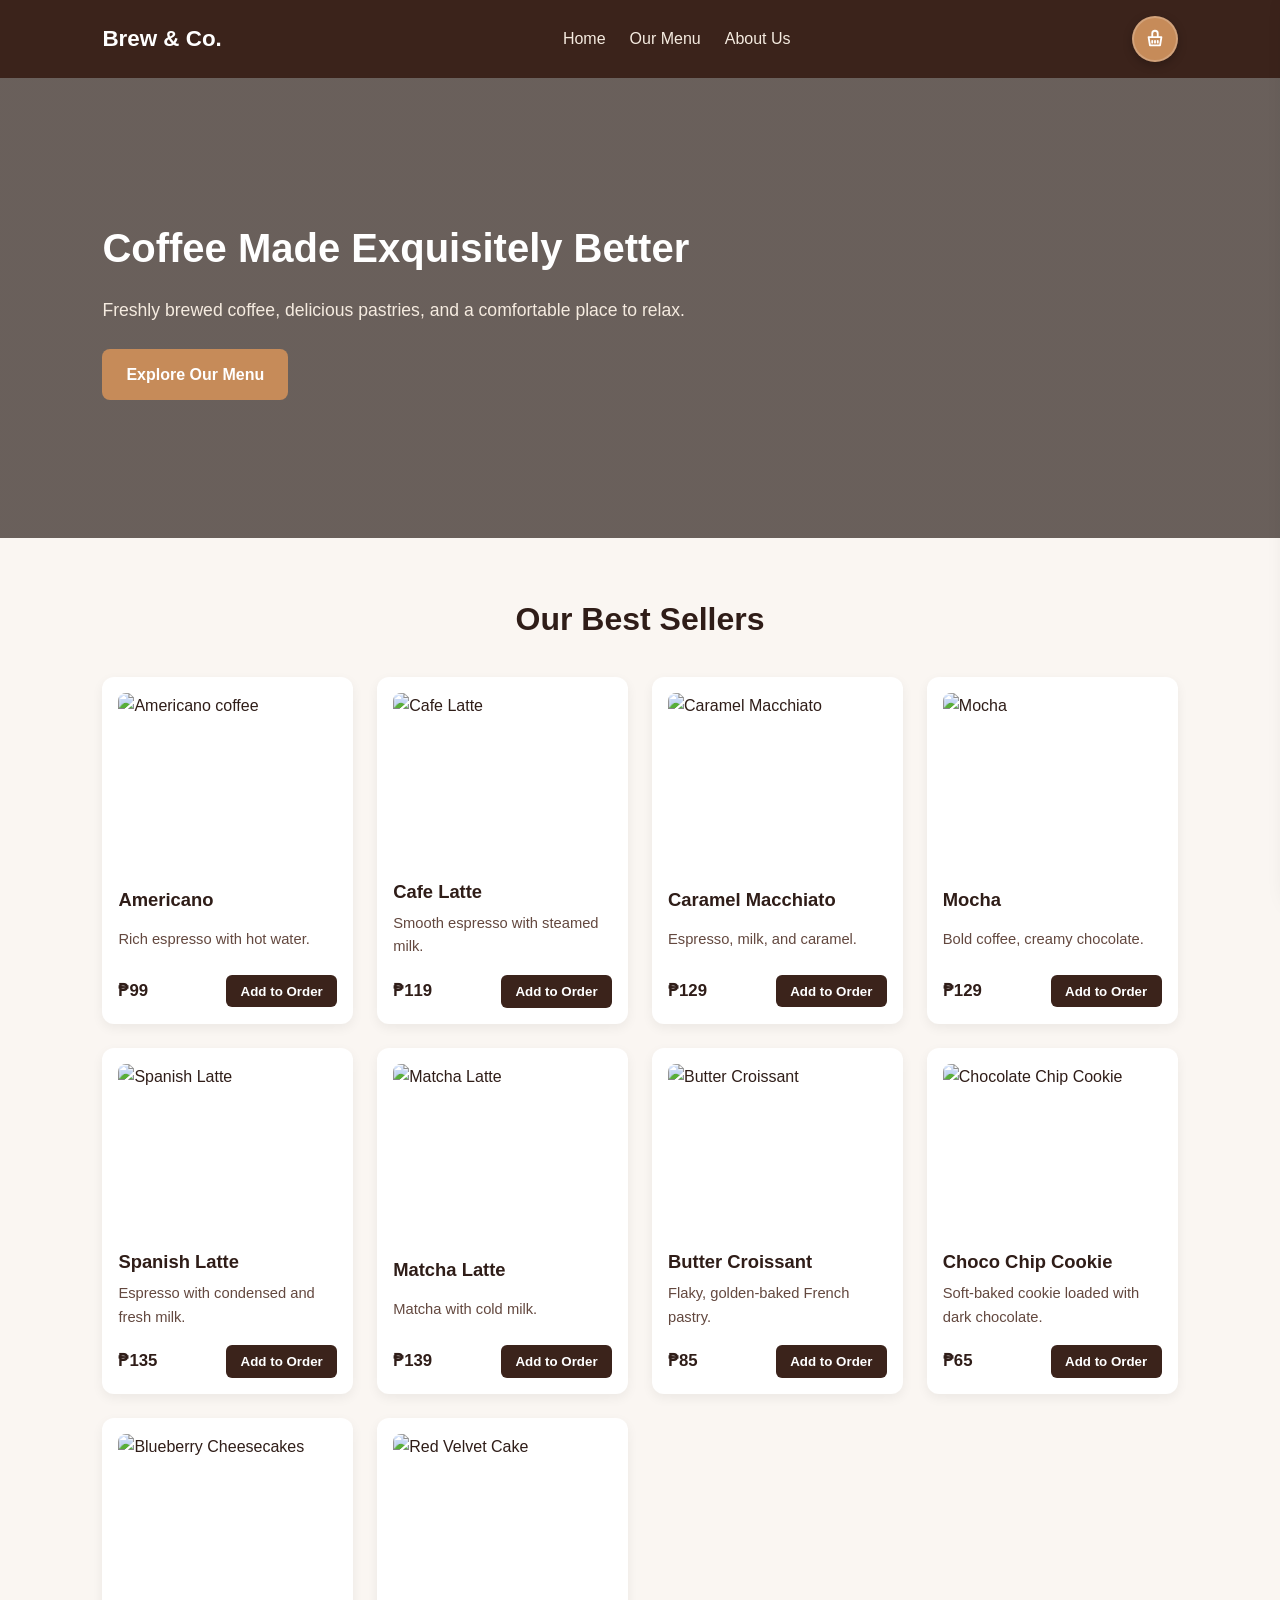
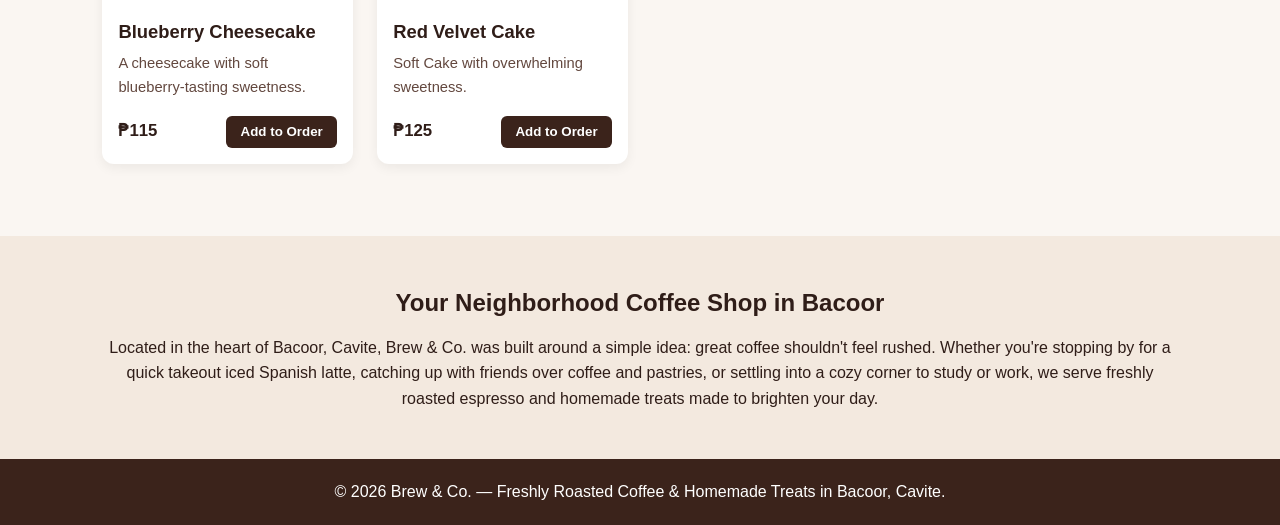
==== index.html @ 7702a909 "Update index.html" ====
<!DOCTYPE html>
<html lang="en">
<head>
    <meta charset="UTF-8">
    <meta name="viewport" content="width=device-width, initial-scale=1.0">
    <title>Brew & Co. | Neighborhood Coffee Shop & Cafe in Bacoor, Cavite</title>
    <meta name="description" content="Explore Brew & Co.'s coffee and pastry menu. Discover delicious drinks, browse featured products, and experience a simple online ordering website.">
    <link rel="stylesheet" href="brewandcompany.css">
</head>
<body>

<header>
    <nav>
        <a href="#home" class="brand">Brew &amp; Co.</a>

        <div class="nav-links">
            <a href="#home">Home</a>
            <a href="#menu">Our Menu</a>
            <a href="#about">About Us</a>
        </div>

        <button type="button" id="header-cart-btn" class="cart-btn"
                onclick="openCart()" aria-label="Open shopping basket">
            <svg class="cart-icon" viewBox="0 0 24 24" fill="none"
                 stroke="currentColor" stroke-width="2"
                 stroke-linecap="round" stroke-linejoin="round"
                 aria-hidden="true">
                <path d="M5 10h14l-1.5 9h-11L5 10z"></path>
                <path d="M9 10V6a3 3 0 0 1 6 0v4"></path>
                <line x1="9" y1="14" x2="9" y2="16"></line>
                <line x1="12" y1="14" x2="12" y2="16"></line>
                <line x1="15" y1="14" x2="15" y2="16"></line>
            </svg>
            <span id="item-count" class="cart-badge hidden">0</span>
        </button>
    </nav>
</header>

<section id="home" class="hero">
    <div class="hero-content">
        <h1>Coffee Made Exquisitely Better</h1>
        <p>Freshly brewed coffee, delicious pastries, and a comfortable place to relax.</p>
        <div class="hero-actions">
            <a href="#menu" class="hero-btn">Explore Our Menu</a>
        </div>
    </div>
</section>

<section id="menu" class="menu-section">
    <h2>Our Best Sellers</h2>

    <div class="menu-grid">

        <div class="menu-card">
            <img src="https://images.unsplash.com/photo-1514432324607-a09d9b4aefdd?auto=format&fit=crop&w=500&q=80"
                 alt="Americano coffee">
            <h3>Americano</h3>
            <p>Rich espresso with hot water.</p>
            <div class="price-row">
                <strong>₱99</strong>
                <button type="button" onclick="addToOrder('Americano', 99)">Add to Order</button>
            </div>
        </div>

        <div class="menu-card">
            <img src="https://images.unsplash.com/photo-1461023058943-07fcbe16d735?auto=format&fit=crop&w=500&q=80"
                 alt="Cafe Latte">
            <h3>Cafe Latte</h3>
            <p>Smooth espresso with steamed milk.</p>
            <div class="price-row">
                <strong>₱119</strong>
                <button type="button" onclick="addToOrder('Cafe Latte', 119)">Add to Order</button>
            </div>
        </div>

        <div class="menu-card">
            <img src="https://images.unsplash.com/photo-1578314675249-a6910f80cc4e?auto=format&fit=crop&w=500&q=80"
                 alt="Caramel Macchiato">
            <h3>Caramel Macchiato</h3>
            <p>Espresso, milk, and caramel.</p>
            <div class="price-row">
                <strong>₱129</strong>
                <button type="button" onclick="addToOrder('Caramel Macchiato', 129)">Add to Order</button>
            </div>
        </div>

        <div class="menu-card">
            <img src="https://images.unsplash.com/photo-1570968915860-54d5c301fa9f?auto=format&fit=crop&w=500&q=80"
                 alt="Mocha">
            <h3>Mocha</h3>
            <p>Bold coffee, creamy chocolate.</p>
            <div class="price-row">
                <strong>₱129</strong>
                <button type="button" onclick="addToOrder('Mocha', 129)">Add to Order</button>
            </div>
        </div>

        <div class="menu-card">
            <img src="https://images.unsplash.com/photo-1572442388796-11668a67e53d?auto=format&fit=crop&w=500&q=80"
                 alt="Spanish Latte">
            <h3>Spanish Latte</h3>
            <p>Espresso with condensed and fresh milk.</p>
            <div class="price-row">
                <strong>₱135</strong>
                <button type="button" onclick="addToOrder('Spanish Latte', 135)">Add to Order</button>
            </div>
        </div>

        <div class="menu-card">
            <img src="https://images.unsplash.com/photo-1515823064-d6e0c04616a7?auto=format&fit=crop&w=500&q=80"
                 alt="Matcha Latte">
            <h3>Matcha Latte</h3>
            <p>Matcha with cold milk.</p>
            <div class="price-row">
                <strong>₱139</strong>
                <button type="button" onclick="addToOrder('Matcha Latte', 139)">Add to Order</button>
            </div>
        </div>

        <div class="menu-card">
            <img src="https://images.unsplash.com/photo-1555507036-ab1f4038808a?auto=format&fit=crop&w=500&q=80"
                 alt="Butter Croissant">
            <h3>Butter Croissant</h3>
            <p>Flaky, golden-baked French pastry.</p>
            <div class="price-row">
                <strong>₱85</strong>
                <button type="button" onclick="addToOrder('Butter Croissant', 85)">Add to Order</button>
            </div>
        </div>

        <div class="menu-card">
            <img src="https://images.unsplash.com/photo-1499636136210-6f4ee915583e?auto=format&fit=crop&w=500&q=80"
                 alt="Chocolate Chip Cookie">
            <h3>Choco Chip Cookie</h3>
            <p>Soft-baked cookie loaded with dark chocolate.</p>
            <div class="price-row">
                <strong>₱65</strong>
                <button type="button" onclick="addToOrder('Choco Chip Cookie', 65)">Add to Order</button>
            </div>
        </div>
        
         <div class="menu-card">
            <img src="https://encrypted-tbn1.gstatic.com/images?q=tbn:ANd9GcTJ5y-PY8LyYjFCQNcWHhgRKE0x-NgzIfVIWA2jJstCV3cwTzpV"
                 alt="Blueberry Cheesecakes">
            <h3>Blueberry Cheesecake</h3>
            <p>A cheesecake with soft blueberry-tasting sweetness.</p>
            <div class="price-row">
                <strong>₱115</strong>
                <button type="button" onclick="addToOrder('Blueberry Cheesecake', 115)">Add to Order</button>
            </div>
        </div>

         <div class="menu-card">
            <img src="https://cdn.apartmenttherapy.info/image/upload/f_auto,q_auto:eco,c_fit,w_730,h_913/k%2FPhoto%2FSeries%2F2022-01_Recipe-Showdown_Red-Velvet-Cake%2F2022-01_Recipe-Showdown_Red-Velvet-Cake_King-Arthur-2022-01-20_ATK0067"
                 alt="Red Velvet Cake">
            <h3>Red Velvet Cake</h3>
            <p>Soft Cake with overwhelming sweetness.</p>
            <div class="price-row">
                <strong>₱125</strong>
                <button type="button" onclick="addToOrder('Red Velvet Cake', 125)">Add to Order</button>
            </div>
        </div>

    </div>
</section>

<section id="about" class="about-section">
    <h2>Your Neighborhood Coffee Shop in Bacoor</h2>
    <p>Located in the heart of Bacoor, Cavite, Brew & Co. was built around a simple idea: great coffee shouldn't feel rushed. Whether you're stopping by for a quick takeout iced Spanish latte, catching up with friends over coffee and pastries, or settling into a cozy corner to study or work, we serve freshly roasted espresso and homemade treats made to brighten your day.</p>
</section>

<footer>
    <p>&copy; 2026 Brew & Co. — Freshly Roasted Coffee & Homemade Treats in Bacoor, Cavite.</p>
</footer>

<!-- Cart Backdrop -->
<div id="cart-backdrop" class="cart-backdrop" onclick="closeCart()"></div>

<!-- Cart Drawer -->
<aside id="cart-drawer" class="cart-drawer" aria-hidden="true">
    <div class="cart-drawer-header">
        <h2>Your Order</h2>
        <button type="button" class="close-cart-btn"
                onclick="closeCart()" aria-label="Close cart">&times;</button>
    </div>

    <div class="cart-drawer-body">
        <ul id="cart-list">
            <li class="empty-msg">Your cart is empty.</li>
        </ul>

        <hr class="divider">

        <p class="total-line">
            <strong>Total: ₱<span id="total-price">0.00</span></strong>
        </p>

        <button type="button" id="proceed-checkout-btn"
                class="proceed-checkout-btn"
                onclick="openCheckout()" disabled>
            Proceed to Checkout
        </button>
    </div>
</aside>

<!-- Separate Checkout Modal -->
<div id="checkout-modal" class="checkout-modal" aria-hidden="true">
    <div class="checkout-box">
        <div class="checkout-header">
            <h2>Checkout</h2>
            <button type="button" class="close-checkout-btn"
                    onclick="closeCheckout()" aria-label="Close checkout">&times;</button>
        </div>

        <div class="checkout-body">
            <h3>Order Summary</h3>
            <ul id="checkout-summary"></ul>

            <p class="checkout-total">
                <strong>Total: ₱<span id="checkout-total">0.00</span></strong>
            </p>

            <hr class="divider">

            <form id="checkout-form" onsubmit="placeOrder(event)">
                <label for="full-name">Full Name</label>
                <input type="text" id="full-name" name="full-name"
                       placeholder="Enter your name" required>

                <label for="contact-number">Contact Number</label>
                <input type="tel" id="contact-number" name="contact-number"
                       placeholder="Enter your contact number" required>

                <label for="order-type">Order Type</label>
                <select id="order-type" name="order-type" required>
                    <option value="" disabled selected>Select order type</option>
                    <option value="Dine-in">Dine-in</option>
                    <option value="Pick-up">Pick-up</option>
                    <option value="Delivery">Delivery</option>
                </select>

                <button type="submit" class="place-order-btn">Place Order</button>
            </form>
        </div>
    </div>
</div>

<script src="brewandcompany.js"></script>
</body>
</html>
---- brewandcompany.css ----
* {
    box-sizing: border-box;
    margin: 0;
    padding: 0;
}

html {
    scroll-behavior: smooth;
}

body {
    font-family: Arial, sans-serif;
    background-color: #faf6f2;
    color: #2f1d18;
    line-height: 1.6;
}

/* Header */
header {
    background-color: #3b231b;
    color: #fff;
    padding: 1rem 8%;
    position: sticky;
    top: 0;
    z-index: 100;
}

nav {
    display: flex;
    align-items: center;
    justify-content: space-between;
    gap: 1rem;
    flex-wrap: wrap;
}

.brand {
    color: #fff;
    text-decoration: none;
    font-size: 1.4rem;
    font-weight: bold;
}

.nav-links {
    display: flex;
    gap: 1.5rem;
}

.nav-links a {
    color: #f5ebe0;
    text-decoration: none;
    font-weight: 500;
}

.nav-links a:hover {
    color: #e6b88a;
}

/* Cart button */
.cart-btn {
    position: relative;
    display: inline-flex;
    align-items: center;
    justify-content: center;
    width: 46px;
    height: 46px;
    background-color: #c68b59;
    color: #fff;
    border: 2px solid rgba(255,255,255,0.2);
    border-radius: 50%;
    cursor: pointer;
    box-shadow: 0 3px 10px rgba(0,0,0,0.25);
    transition: transform 0.2s ease, background-color 0.2s ease;
}

.cart-btn:hover {
    background-color: #b07645;
    transform: scale(1.06);
}

.cart-btn:active {
    transform: scale(0.98);
}

.cart-btn.pulse {
    animation: basketBounce 0.55s ease;
}

@keyframes basketBounce {
    0% { transform: scale(1); }
    35% { transform: scale(1.22); }
    65% { transform: scale(0.95); }
    100% { transform: scale(1); }
}

.cart-icon {
    width: 22px;
    height: 22px;
}

.cart-badge {
    position: absolute;
    top: -5px;
    right: -5px;
    background-color: #e53935;
    color: #fff;
    min-width: 21px;
    height: 21px;
    padding: 0 5px;
    border-radius: 999px;
    border: 2px solid #3b231b;
    display: inline-flex;
    align-items: center;
    justify-content: center;
    font-size: 0.75rem;
    font-weight: bold;
    line-height: 1;
}

.cart-badge.hidden {
    display: none;
}

/* Hero */
.hero {
    position: relative;
    min-height: 460px;
    display: flex;
    align-items: center;
    justify-content: flex-start;
    padding: 4rem 8%;
    background-image:
        linear-gradient(rgba(28,15,10,0.65), rgba(28,15,10,0.65)),
        url("https://images.unsplash.com/photo-1554118811-1e0d58224f24?auto=format&fit=crop&w=1400&q=80");
    background-size: cover;
    background-position: center;
    background-repeat: no-repeat;
    color: #fff;
}

.hero-content {
    max-width: 600px;
    position: relative;
    z-index: 1;
}

.hero-content h1 {
    font-size: 2.50rem;
    margin-bottom: 1rem;
    color: #fff;
}

.hero-content p {
    font-size: 1.1rem;
    color: #f5ebe0;
}

.hero-actions {
    margin-top: 1.6rem;
}

.hero-btn {
    display: inline-block;
    padding: 0.8rem 1.5rem;
    background-color: #c68b59;
    color: #fff;
    text-decoration: none;
    border-radius: 8px;
    font-weight: bold;
}

.hero-btn:hover {
    background-color: #a87143;
}

/* Menu */
.menu-section {
    padding: 3.5rem 8%;
}

.menu-section h2 {
    text-align: center;
    font-size: 2rem;
    margin-bottom: 2rem;
}

.menu-grid {
    display: grid;
    grid-template-columns: repeat(auto-fit, minmax(230px, 1fr));
    gap: 1.5rem;
}

.menu-card {
    background-color: #fff;
    border-radius: 12px;
    padding: 1rem;
    box-shadow: 0 4px 12px rgba(0,0,0,0.06);
    display: flex;
    flex-direction: column;
    justify-content: space-between;
}

.menu-card img {
    width: 100%;
    height: 170px;
    object-fit: cover;
    border-radius: 8px;
    margin-bottom: 0.85rem;
}

.menu-card h3 {
    font-size: 1.15rem;
    margin-bottom: 0.35rem;
}

.menu-card p {
    font-size: 0.92rem;
    color: #63483f;
    margin-bottom: 1rem;
}

.price-row {
    display: flex;
    align-items: center;
    justify-content: space-between;
    gap: 0.5rem;
}

.price-row strong {
    font-size: 1.05rem;
}

.price-row button {
    background-color: #3b231b;
    color: #fff;
    border: none;
    padding: 0.55rem 0.9rem;
    border-radius: 6px;
    cursor: pointer;
    font-weight: bold;
}

.price-row button:hover {
    background-color: #c68b59;
}

/* Cart Drawer */
.cart-backdrop {
    position: fixed;
    inset: 0;
    background-color: rgba(0,0,0,0.5);
    opacity: 0;
    visibility: hidden;
    transition: opacity 0.25s ease;
    z-index: 200;
}

.cart-backdrop.open {
    opacity: 1;
    visibility: visible;
}

.cart-drawer {
    position: fixed;
    top: 0;
    right: -420px;
    width: 100%;
    max-width: 400px;
    height: 100vh;
    background-color: #fff;
    box-shadow: -6px 0 24px rgba(0,0,0,0.18);
    transition: right 0.3s ease;
    z-index: 201;
    display: flex;
    flex-direction: column;
}

.cart-drawer.open {
    right: 0;
}

.cart-drawer-header {
    display: flex;
    align-items: center;
    justify-content: space-between;
    padding: 1.25rem 1.5rem;
    background-color: #3b231b;
    color: #fff;
}

.close-cart-btn {
    background: none;
    border: none;
    color: #fff;
    font-size: 1.8rem;
    line-height: 1;
    cursor: pointer;
}

.cart-drawer-body {
    padding: 1.5rem;
    overflow-y: auto;
    flex: 1;
}

/* Cart items */
#cart-list {
    list-style: none;
}

#cart-list li {
    display: flex;
    flex-direction: column;
    align-items: stretch;
    gap: 0.75rem;
    padding: 1rem 0;
    border-bottom: 1px solid #eee4da;
}

#cart-list .empty-msg {
    display: block;
    font-size: 0.95rem;
}

.cart-item-info {
    display: flex;
    justify-content: space-between;
    align-items: center;
    gap: 0.5rem;
    font-weight: bold;
}

.cart-item-controls {
    display: flex;
    align-items: center;
    justify-content: space-between;
    gap: 0.5rem;
}

.quantity-controls {
    display: flex;
    align-items: center;
    gap: 0.75rem;
}

.quantity-btn {
    width: 32px;
    height: 32px;
    border: none;
    border-radius: 6px;
    background-color: #3b231b;
    color: #fff;
    font-size: 1.2rem;
    font-weight: bold;
    cursor: pointer;
}

.quantity-btn:hover {
    background-color: #c68b59;
}

.quantity-number {
    min-width: 20px;
    text-align: center;
    font-weight: bold;
}

.remove-btn {
    background-color: #b83b2b;
    color: #fff;
    border: none;
    padding: 0.45rem 0.75rem;
    border-radius: 6px;
    cursor: pointer;
    font-size: 0.85rem;
}

.remove-btn:hover {
    background-color: #922d22;
}

.divider {
    margin: 1rem 0;
    border: none;
    border-top: 1px solid #dfd3c7;
}

.total-line {
    font-size: 1.15rem;
    text-align: right;
}

/* Proceed to Checkout */
.proceed-checkout-btn {
    width: 100%;
    margin-top: 1.5rem;
    padding: 0.9rem;
    background-color: #c68b59;
    color: #fff;
    border: none;
    border-radius: 8px;
    font-size: 1rem;
    font-weight: bold;
    cursor: pointer;
}

.proceed-checkout-btn:hover:not(:disabled) {
    background-color: #a87143;
}

.proceed-checkout-btn:disabled {
    background-color: #ccc;
    cursor: not-allowed;
}

/* Checkout Modal */
.checkout-modal {
    position: fixed;
    inset: 0;
    background-color: rgba(0,0,0,0.65);
    display: none;
    align-items: center;
    justify-content: center;
    padding: 1rem;
    z-index: 300;
}

.checkout-modal.open {
    display: flex;
}

.checkout-box {
    width: 100%;
    max-width: 500px;
    max-height: 90vh;
    overflow-y: auto;
    background-color: #fff;
    border-radius: 12px;
    box-shadow: 0 8px 30px rgba(0,0,0,0.25);
}

.checkout-header {
    display: flex;
    align-items: center;
    justify-content: space-between;
    padding: 1.25rem 1.5rem;
    background-color: #3b231b;
    color: #fff;
}

.close-checkout-btn {
    background: none;
    border: none;
    color: #fff;
    font-size: 1.8rem;
    cursor: pointer;
}

.checkout-body {
    padding: 1.5rem;
}

.checkout-body h3 {
    margin-bottom: 1rem;
}

#checkout-summary {
    list-style: none;
    margin-bottom: 1rem;
}

#checkout-summary li {
    display: flex;
    justify-content: space-between;
    gap: 1rem;
    padding: 0.5rem 0;
    border-bottom: 1px solid #eee4da;
}

.checkout-total {
    text-align: right;
    font-size: 1.15rem;
    margin-top: 1rem;
}

/* Checkout Form */
#checkout-form {
    display: flex;
    flex-direction: column;
    gap: 0.75rem;
}

#checkout-form label {
    font-weight: bold;
    font-size: 0.9rem;
}

#checkout-form input,
#checkout-form select {
    padding: 0.75rem;
    border: 1px solid #cbb9a8;
    border-radius: 8px;
    font-size: 1rem;
}

.place-order-btn {
    margin-top: 0.75rem;
    padding: 0.9rem;
    background-color: #3b231b;
    color: #fff;
    border: none;
    border-radius: 8px;
    font-size: 1rem;
    font-weight: bold;
    cursor: pointer;
}

.place-order-btn:hover {
    background-color: #c68b59;
}

/* About and Footer */
.about-section {
    text-align: center;
    padding: 3rem 8%;
    background-color: #f3e9df;
    margin-top: 1rem;
}

.about-section h2 {
    margin-bottom: 0.75rem;
}

footer {
    background-color: #3b231b;
    color: #fff;
    text-align: center;
    padding: 1.25rem;
}

/* Responsive */
@media (max-width: 600px) {
    .hero {
        min-height: 380px;
        padding: 3rem 6%;
    }

    .hero-content h1 {
        font-size: 2rem;
    }

    .nav-links {
        gap: 0.8rem;
    }
}

@media (max-width: 500px) {
    .checkout-box {
        max-height: 95vh;
    }

    .checkout-body {
        padding: 1rem;
    }
}
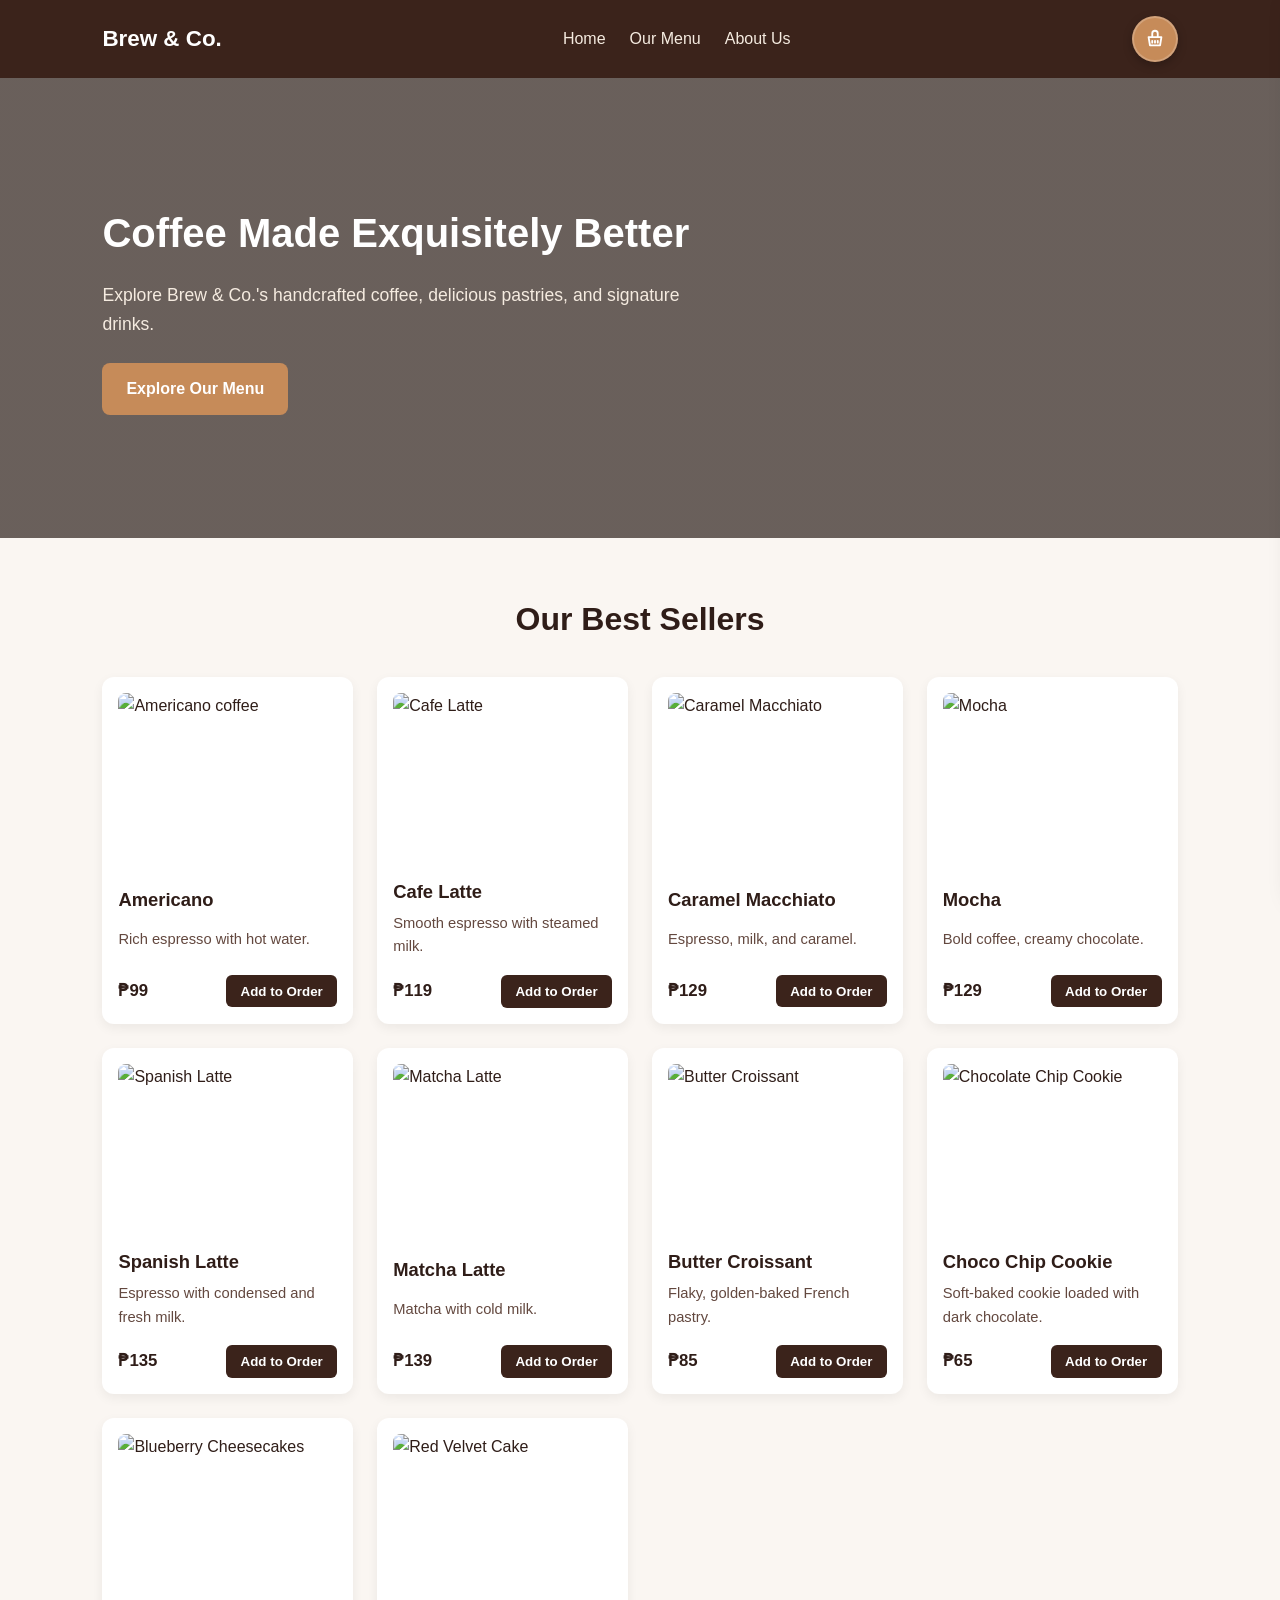
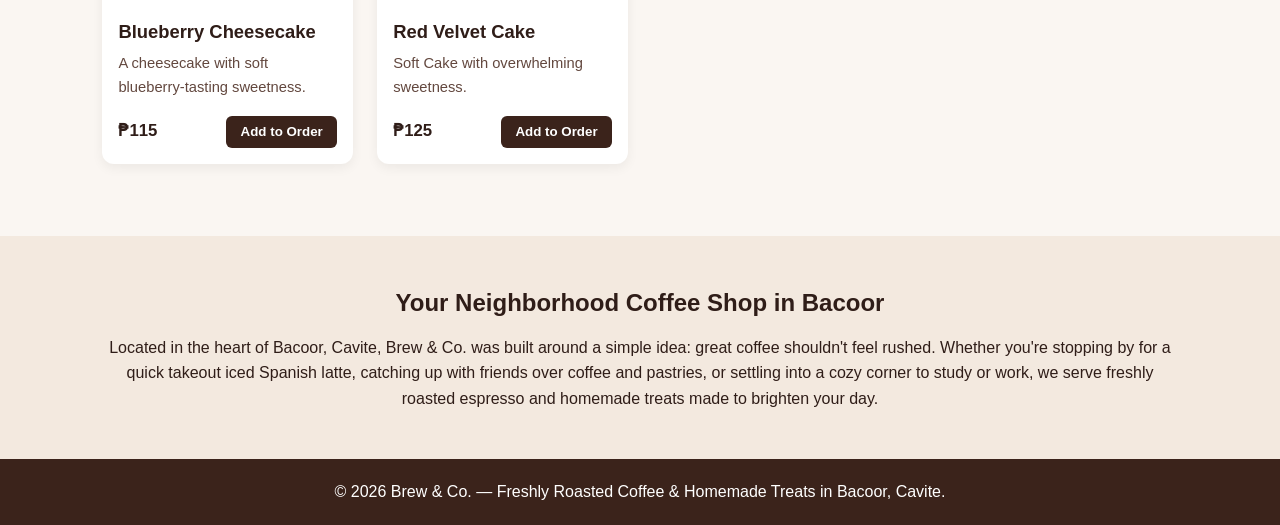
==== commit 2d9f20d5: "Update index.html" ====
--- a/index.html
+++ b/index.html
@@ -40,7 +40,10 @@
 <section id="home" class="hero">
     <div class="hero-content">
         <h1>Coffee Made Exquisitely Better</h1>
-        <p>Freshly brewed coffee, delicious pastries, and a comfortable place to relax.</p>
+         <p>
+    Explore Brew & Co.'s handcrafted coffee,
+    delicious pastries, and signature drinks.
+        </p>
         <div class="hero-actions">
             <a href="#menu" class="hero-btn">Explore Our Menu</a>
         </div>
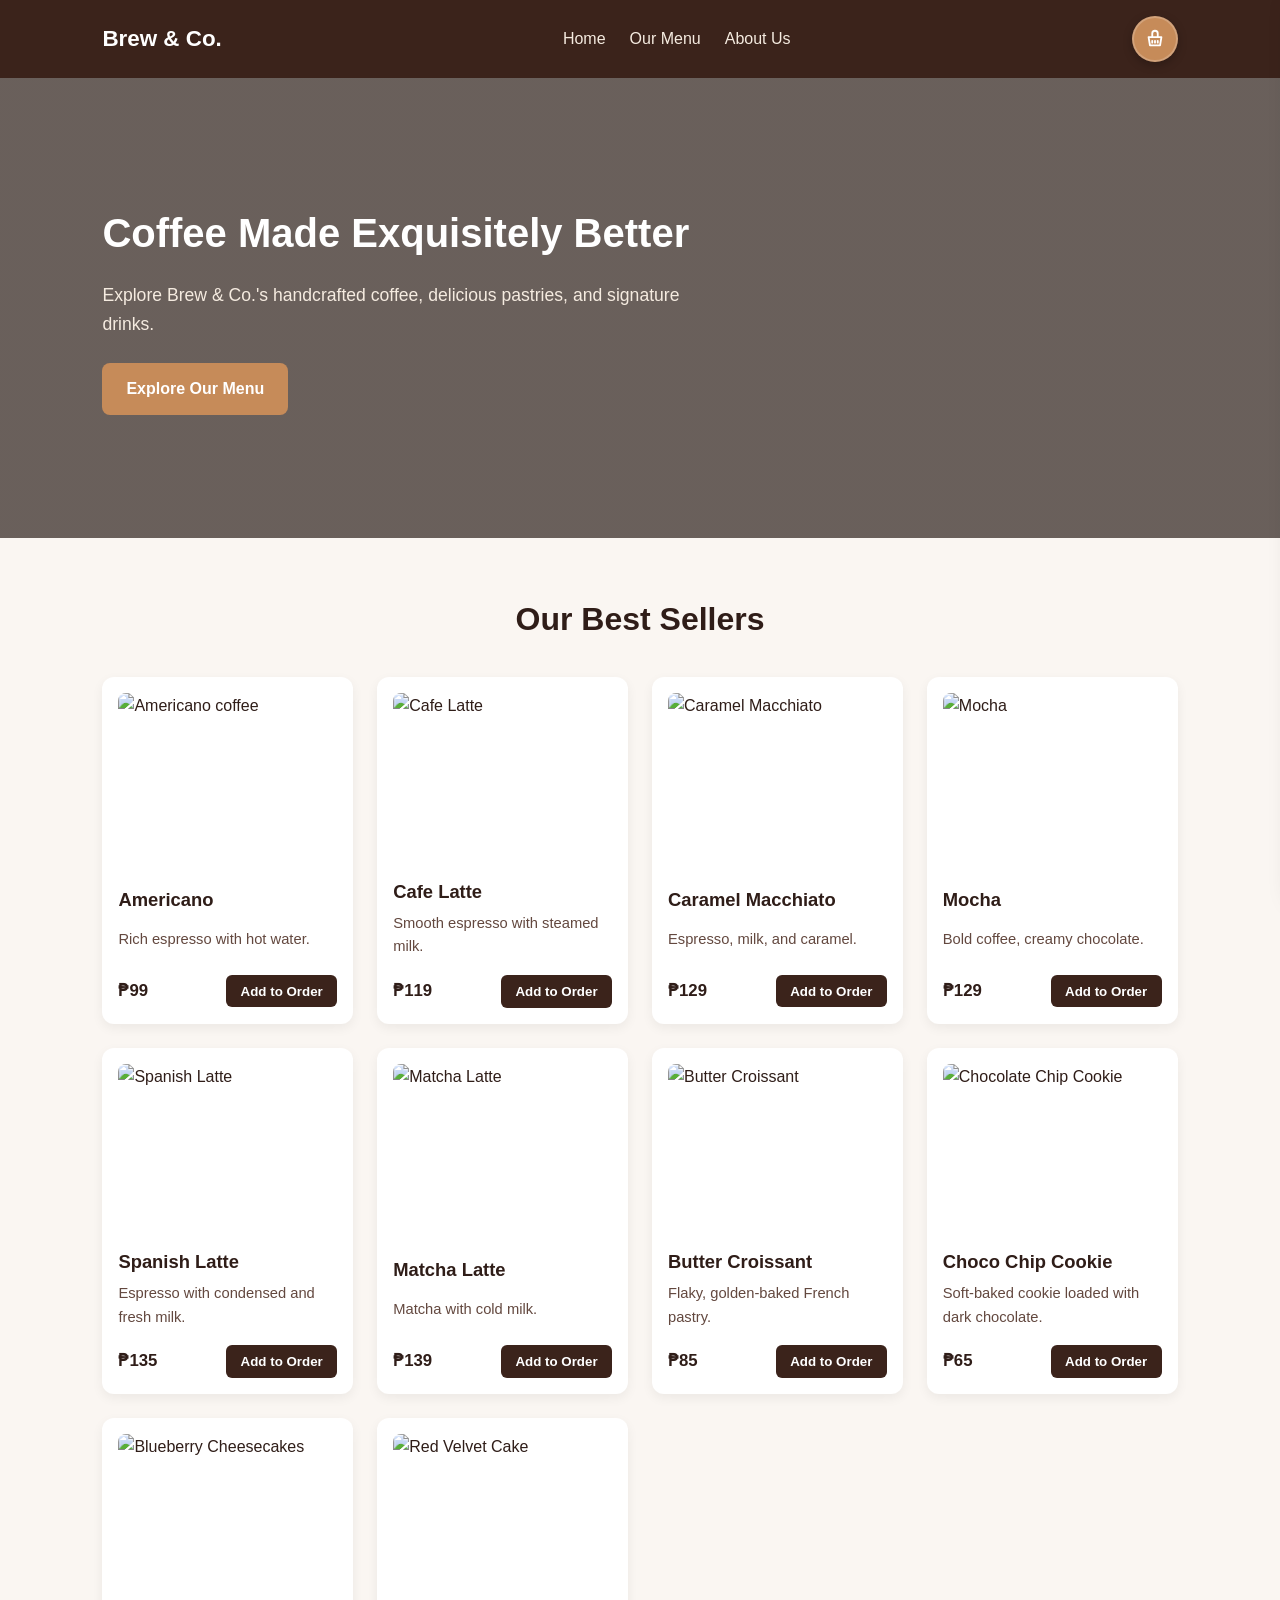
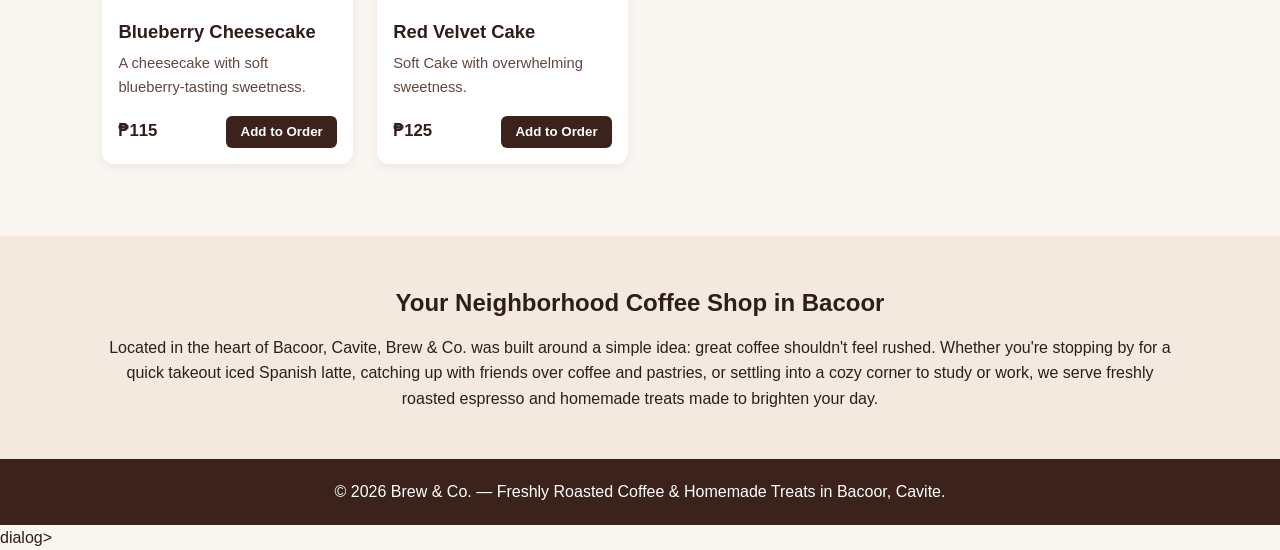
==== commit ae29182a: "Update index.html" ====
--- a/index.html
+++ b/index.html
@@ -181,7 +181,7 @@
 <div id="cart-backdrop" class="cart-backdrop" onclick="closeCart()"></div>
 
 <!-- Cart Drawer -->
-<aside id="cart-drawer" class="cart-drawer" aria-hidden="true">
+<aside id="cart-drawer" class="cart-drawer" aria-hidden="true" inert>
     <div class="cart-drawer-header">
         <h2>Your Order</h2>
         <button type="button" class="close-cart-btn"
@@ -208,10 +208,10 @@
 </aside>
 
 <!-- Separate Checkout Modal -->
-<div id="checkout-modal" class="checkout-modal" aria-hidden="true">
+<dialog id="checkout-modal" class="checkout-modal" aria-labelledby="checkout-title">
     <div class="checkout-box">
         <div class="checkout-header">
-            <h2>Checkout</h2>
+            <h2 id="checkout-title">Checkout</h2>
             <button type="button" class="close-checkout-btn"
                     onclick="closeCheckout()" aria-label="Close checkout">&times;</button>
         </div>
@@ -247,7 +247,7 @@
             </form>
         </div>
     </div>
-</div>
+</dialog>dialog>
 
 <script src="brewandcompany.js"></script>
 </body>
--- a/brewandcompany.css
+++ b/brewandcompany.css
@@ -428,6 +428,26 @@
     display: flex;
 }
 
+dialog.checkout-modal {
+    border: none;
+    padding: 0;
+    border-radius: 16px;
+    max-width: min(92vw, 480px);
+    width: 100%;
+    max-height: 90vh;
+    overflow-y: auto;
+}
+
+/* Native backdrop */
+dialog.checkout-modal::backdrop {
+    background: rgba(0, 0, 0, 0.65);
+}
+
+/* Ensure closed dialogs remain hidden */
+dialog.checkout-modal:not([open]) {
+    display: none;
+}
+
 .checkout-box {
     width: 100%;
     max-width: 500px;
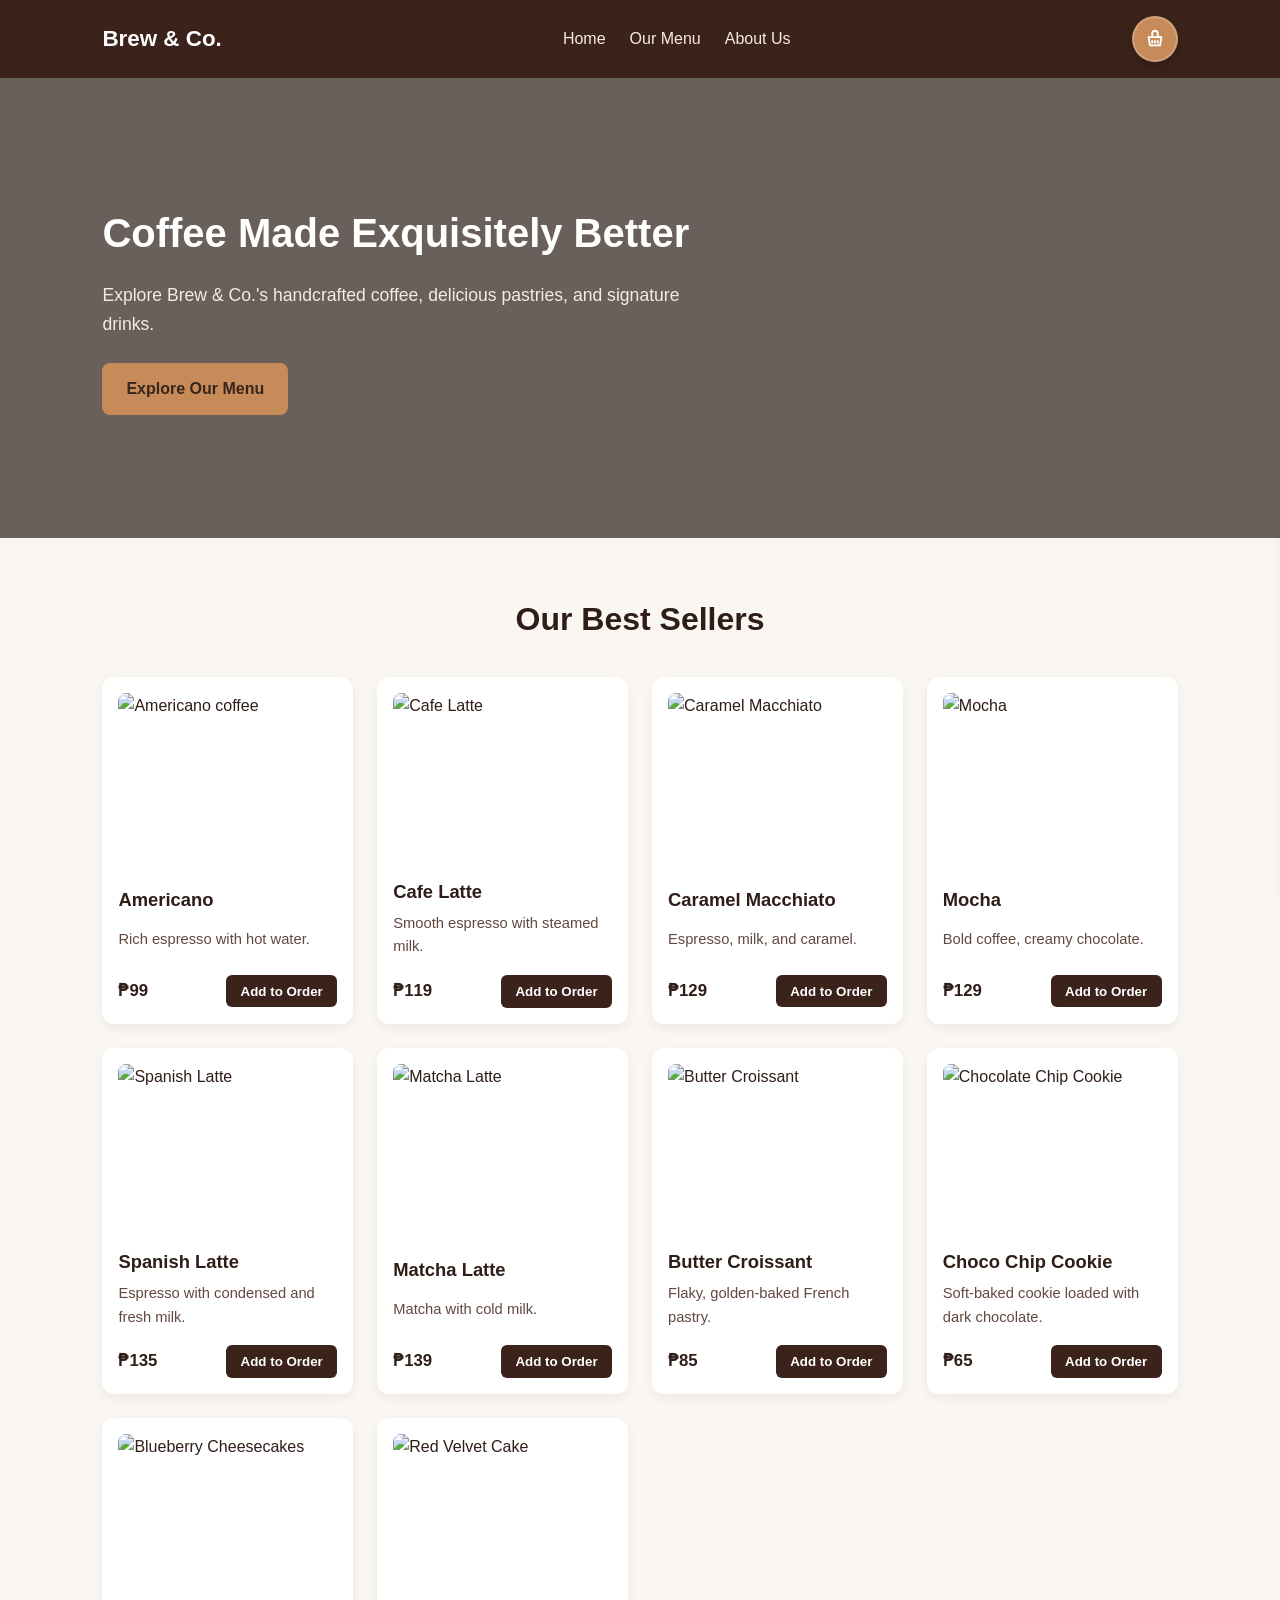
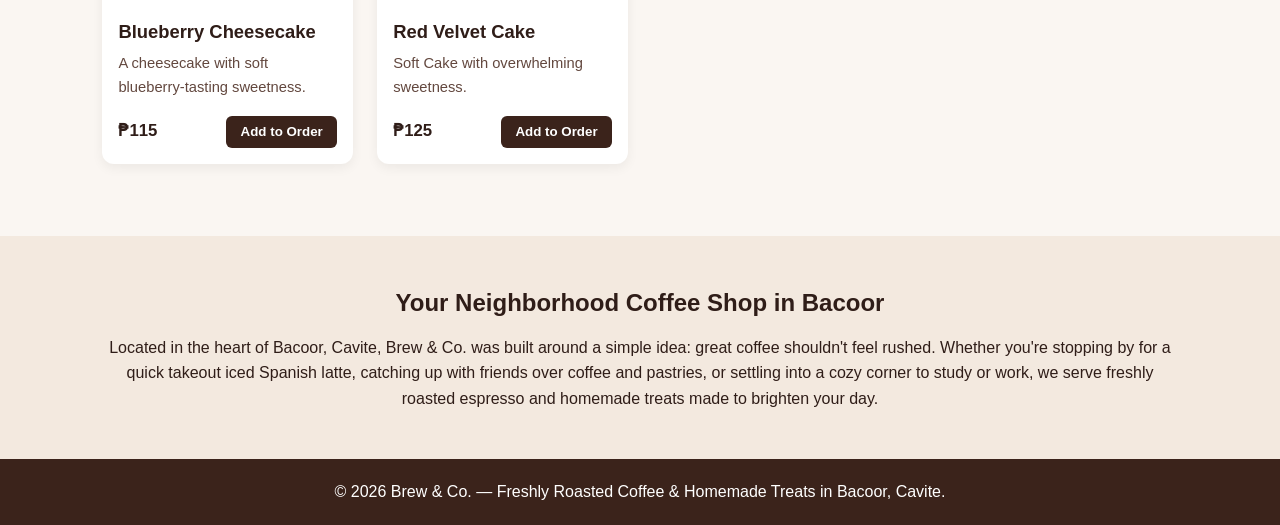
==== commit 547c23a1: "Update index.html" ====
--- a/index.html
+++ b/index.html
@@ -247,7 +247,7 @@
             </form>
         </div>
     </div>
-</dialog>dialog>
+</dialog>
 
 <script src="brewandcompany.js"></script>
 </body>
--- a/brewandcompany.css
+++ b/brewandcompany.css
@@ -162,7 +162,7 @@
     display: inline-block;
     padding: 0.8rem 1.5rem;
     background-color: #c68b59;
-    color: #fff;
+    color: #38251b;
     text-decoration: none;
     border-radius: 8px;
     font-weight: bold;
@@ -413,39 +413,40 @@
 }
 
 /* Checkout Modal */
-.checkout-modal {
+
+dialog.checkout-modal {
     position: fixed;
-    inset: 0;
-    background-color: rgba(0,0,0,0.65);
-    display: none;
-    align-items: center;
-    justify-content: center;
-    padding: 1rem;
+    margin: auto;
+
+    width: min(92vw, 480px);
+    max-width: 480px;
+    max-height: 90vh;
+
+    padding: 0;
+    border: none;
+    border-radius: 16px;
+
+    background-color: #ffffff;
+    color: #2d211b;
+
+    overflow-y: auto;
+    box-sizing: border-box;
     z-index: 300;
 }
 
-.checkout-modal.open {
-    display: flex;
-}
-
-dialog.checkout-modal {
-    border: none;
-    padding: 0;
-    border-radius: 16px;
-    max-width: min(92vw, 480px);
-    width: 100%;
-    max-height: 90vh;
-    overflow-y: auto;
-}
-
-/* Native backdrop */
-dialog.checkout-modal::backdrop {
-    background: rgba(0, 0, 0, 0.65);
-}
-
-/* Ensure closed dialogs remain hidden */
+/* Display the dialog when opened */
+dialog.checkout-modal[open] {
+    display: block;
+}
+
+/* Keep the dialog hidden when closed */
 dialog.checkout-modal:not([open]) {
     display: none;
+}
+
+/* Dark background behind the dialog */
+dialog.checkout-modal::backdrop {
+    background-color: rgba(0, 0, 0, 0.65);
 }
 
 .checkout-box {
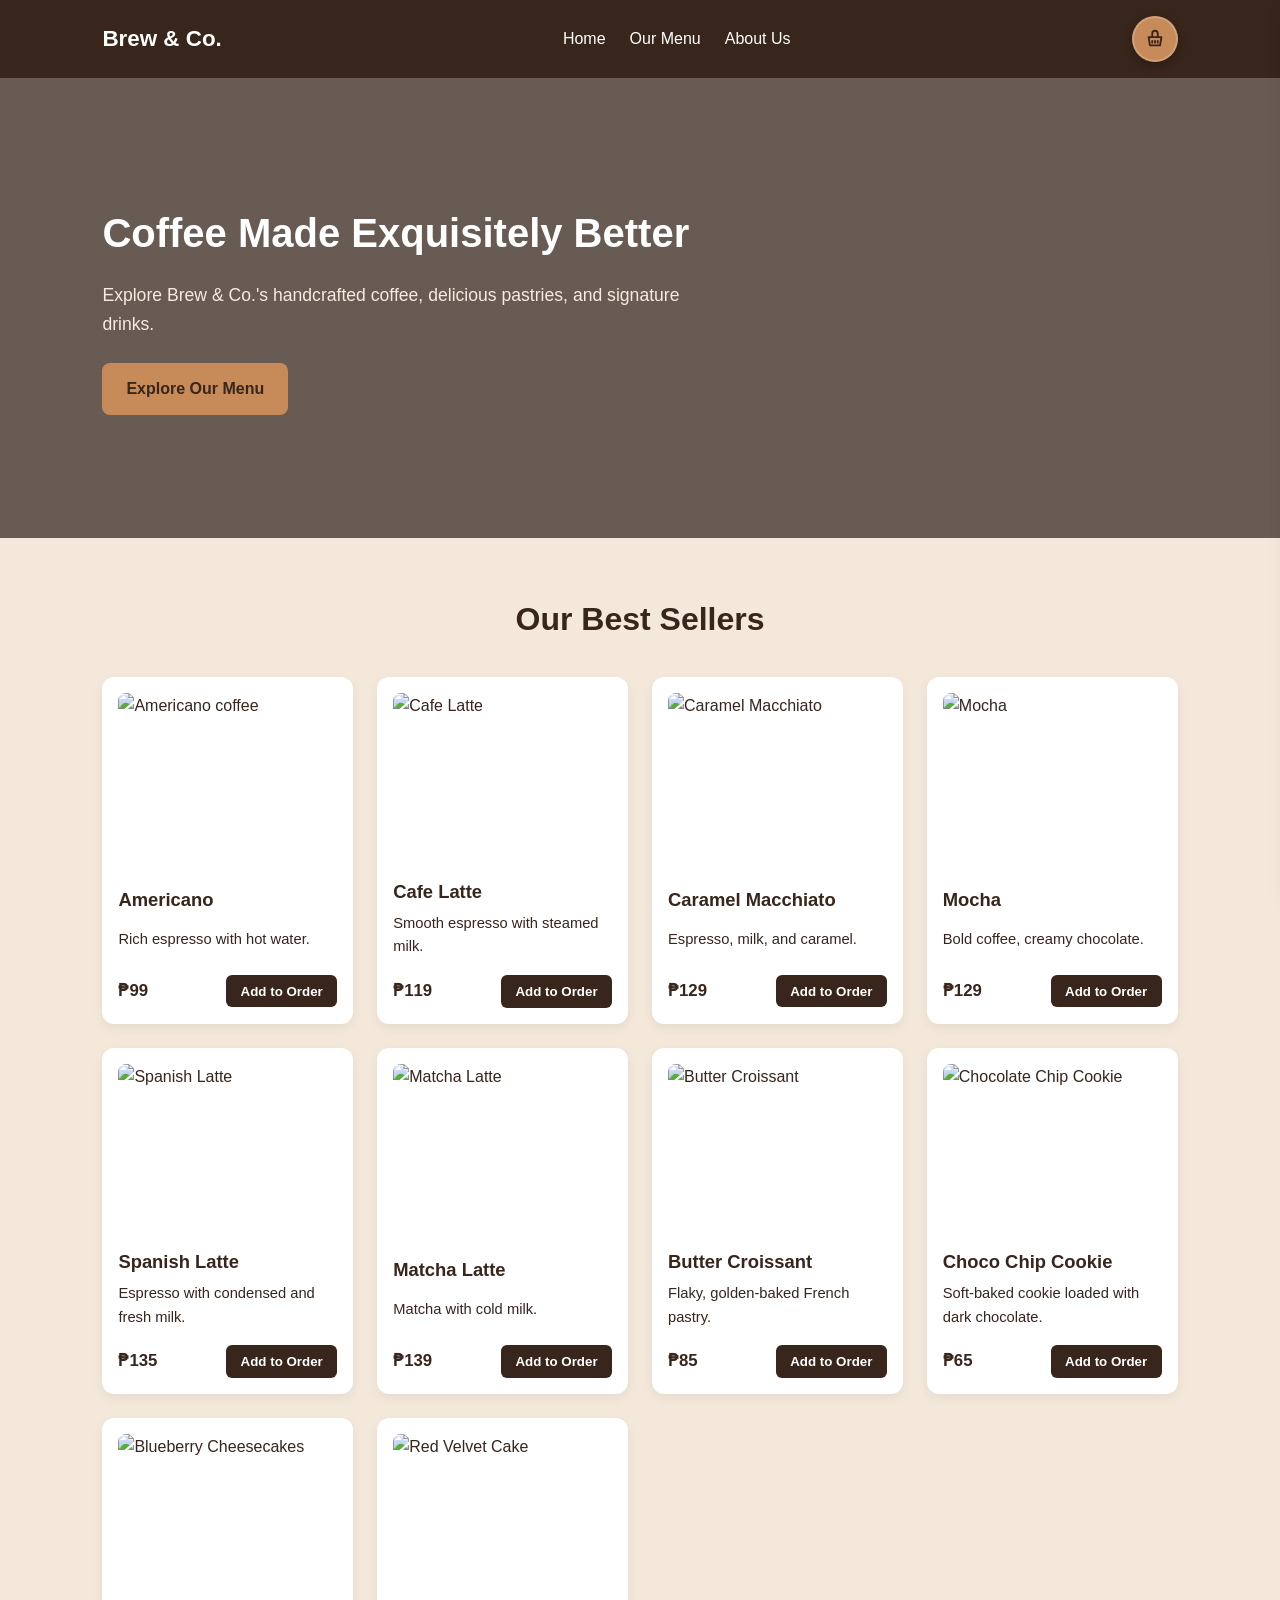
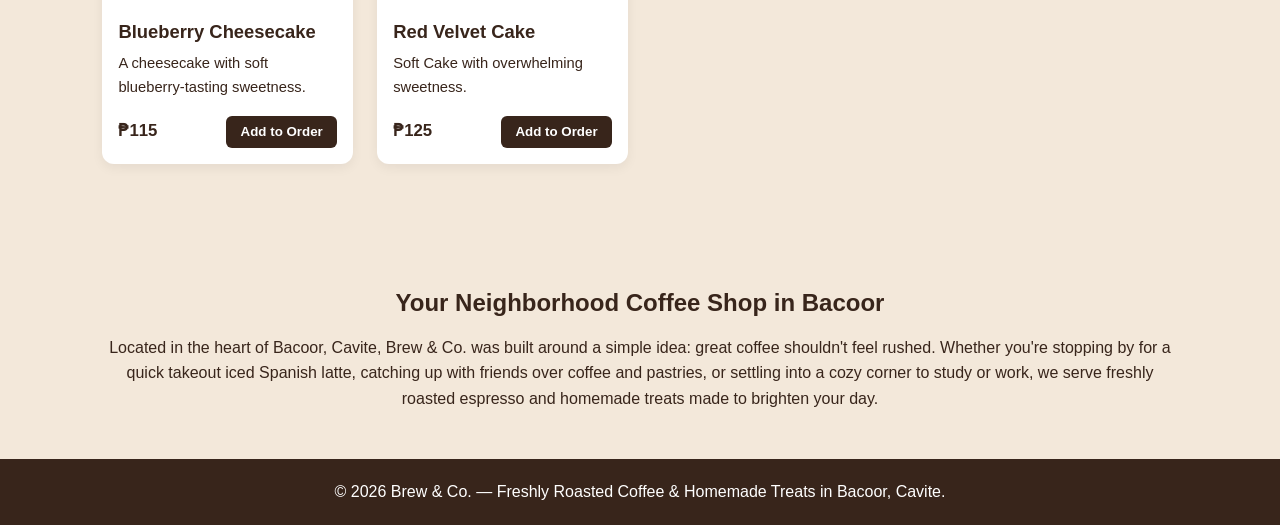
==== commit ebc96187: "Update index.html" ====
--- a/index.html
+++ b/index.html
@@ -6,6 +6,9 @@
     <meta name="viewport" content="width=device-width, initial-scale=1.0">
     <title>Brew & Co. | Neighborhood Coffee Shop & Cafe in Bacoor, Cavite</title>
     <meta name="description" content="Explore Brew & Co.'s coffee and pastry menu. Discover delicious drinks, browse featured products, and experience a simple online ordering website.">
+    <link rel="preconnect" href="https://fonts.googleapis.com">
+    <link rel="preconnect" href="https://fonts.gstatic.com" crossorigin>
+    <link href="https://fonts.googleapis.com/css2?family=DM+Sans:wght@400;500;600;700&family=Playfair+Display:ital,wght@0,400;0,600;0,700;1,400;1,600&display=swap" rel="stylesheet">
     <link rel="stylesheet" href="brewandcompany.css">
 </head>
 <body>
--- a/brewandcompany.css
+++ b/brewandcompany.css
@@ -1,3 +1,21 @@
+:root {
+    /* Brand Colors */
+    --color-primary: #38251b;
+    --color-secondary: #6b4b3a;
+    --color-accent: #c68b59;
+
+    /* Background Colors */
+    --color-background: #f3e8da;
+    --color-surface: #ffffff;
+
+    /* Text Colors */
+    --color-text: #38251b;
+    --color-text-light: #ffffff;
+
+    /* Borders */
+    --color-border: #dfcbb8;
+}
+
 * {
     box-sizing: border-box;
     margin: 0;
@@ -10,15 +28,15 @@
 
 body {
     font-family: Arial, sans-serif;
-    background-color: #faf6f2;
-    color: #2f1d18;
+    background-color: var(--color-background);
+    color: var(--color-text);
     line-height: 1.6;
 }
 
 /* Header */
 header {
-    background-color: #3b231b;
-    color: #fff;
+    background-color: var(--color-primary);
+    color: var(--color-text-light);
     padding: 1rem 8%;
     position: sticky;
     top: 0;
@@ -34,7 +52,7 @@
 }
 
 .brand {
-    color: #fff;
+    color: var(--color-text-light);
     text-decoration: none;
     font-size: 1.4rem;
     font-weight: bold;
@@ -46,7 +64,7 @@
 }
 
 .nav-links a {
-    color: #f5ebe0;
+    color: var(--color-text-light);
     text-decoration: none;
     font-weight: 500;
 }
@@ -63,8 +81,8 @@
     justify-content: center;
     width: 46px;
     height: 46px;
-    background-color: #c68b59;
-    color: #fff;
+    background-color: var(--color-accent);
+    color: var(--color-primary);
     border: 2px solid rgba(255,255,255,0.2);
     border-radius: 50%;
     cursor: pointer;
@@ -134,7 +152,7 @@
     background-size: cover;
     background-position: center;
     background-repeat: no-repeat;
-    color: #fff;
+    color: var(--color-text);
 }
 
 .hero-content {
@@ -161,11 +179,12 @@
 .hero-btn {
     display: inline-block;
     padding: 0.8rem 1.5rem;
-    background-color: #c68b59;
-    color: #38251b;
+    background-color: var(--color-accent);
+    color: var(--color-text);
     text-decoration: none;
     border-radius: 8px;
     font-weight: bold;
+    
 }
 
 .hero-btn:hover {
@@ -175,6 +194,7 @@
 /* Menu */
 .menu-section {
     padding: 3.5rem 8%;
+    background-color: var(--color-background);
 }
 
 .menu-section h2 {
@@ -190,7 +210,8 @@
 }
 
 .menu-card {
-    background-color: #fff;
+    background-color: var(--color-surface);
+    color: var(--color-text);
     border-radius: 12px;
     padding: 1rem;
     box-shadow: 0 4px 12px rgba(0,0,0,0.06);
@@ -214,7 +235,7 @@
 
 .menu-card p {
     font-size: 0.92rem;
-    color: #63483f;
+    color: var(--color-text);
     margin-bottom: 1rem;
 }
 
@@ -230,8 +251,8 @@
 }
 
 .price-row button {
-    background-color: #3b231b;
-    color: #fff;
+    background-color: var(--color-primary);
+    color: var(--color-text-light);
     border: none;
     padding: 0.55rem 0.9rem;
     border-radius: 6px;
@@ -266,7 +287,8 @@
     width: 100%;
     max-width: 400px;
     height: 100vh;
-    background-color: #fff;
+    background-color: var(--color-surface);
+    color: var(--color-text);
     box-shadow: -6px 0 24px rgba(0,0,0,0.18);
     transition: right 0.3s ease;
     z-index: 201;
@@ -394,8 +416,8 @@
     width: 100%;
     margin-top: 1.5rem;
     padding: 0.9rem;
-    background-color: #c68b59;
-    color: #fff;
+    background-color: var(--color-accent);
+    color: var(--color-text);
     border: none;
     border-radius: 8px;
     font-size: 1rem;
@@ -543,7 +565,7 @@
 .about-section {
     text-align: center;
     padding: 3rem 8%;
-    background-color: #f3e9df;
+    background-color: var(--color-background);
     margin-top: 1rem;
 }
 
@@ -552,8 +574,8 @@
 }
 
 footer {
-    background-color: #3b231b;
-    color: #fff;
+    background-color: var(--color-primary);
+    color: var(--color-text-light);
     text-align: center;
     padding: 1.25rem;
 }
@@ -569,7 +591,7 @@
         font-size: 2rem;
     }
 
-    .nav-links {
+    . {
         gap: 0.8rem;
     }
 }
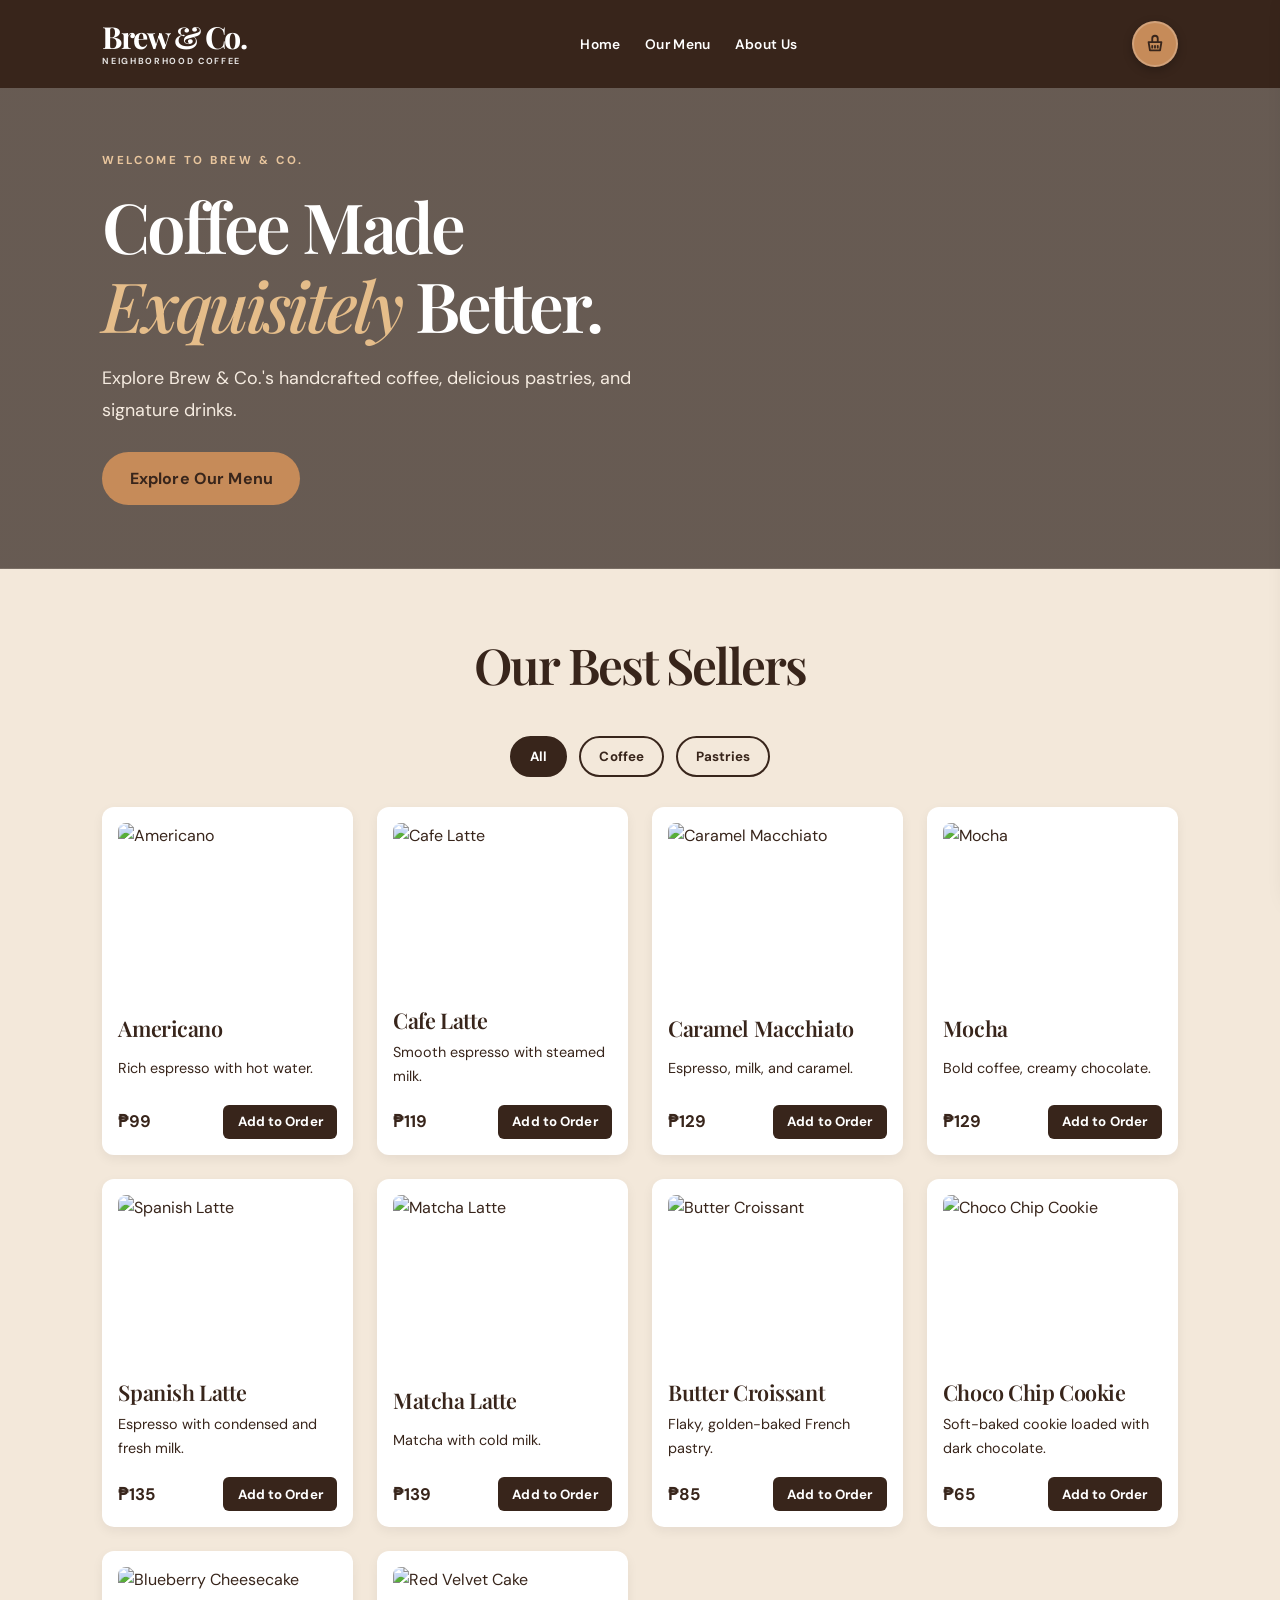
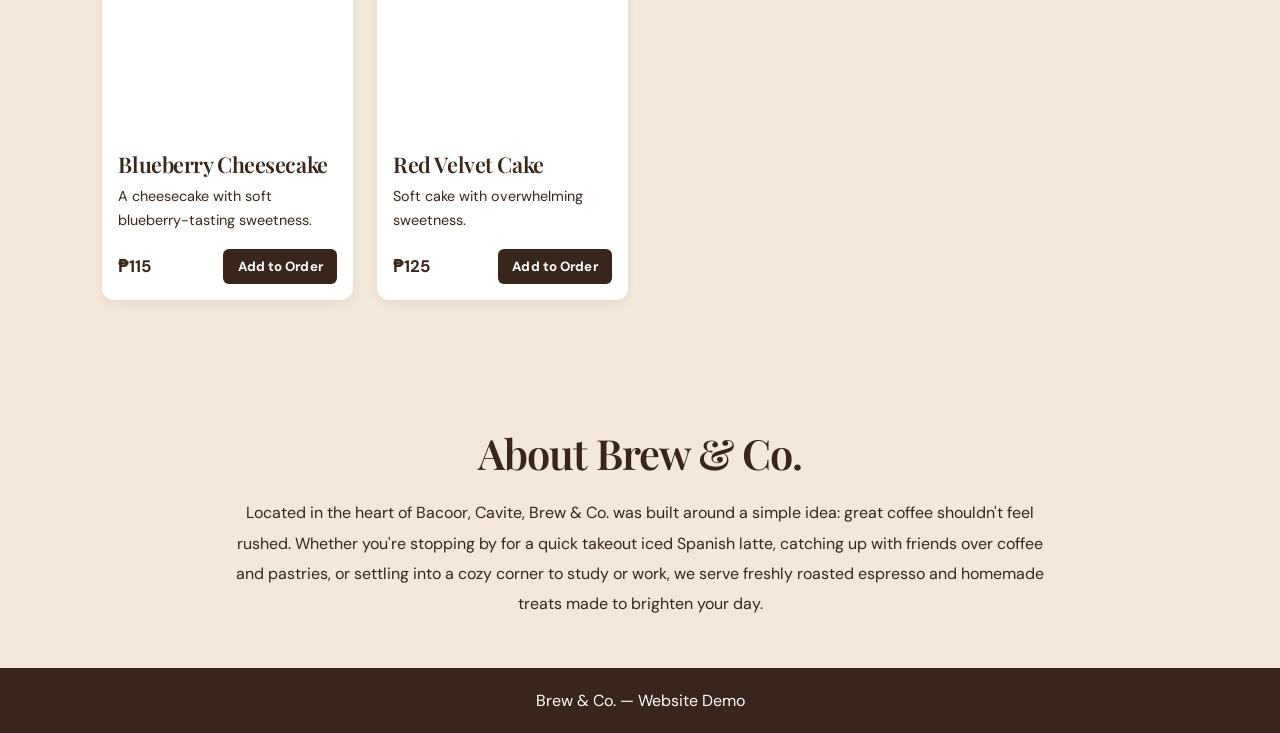
==== commit 98e765d6: "Add files via upload" ====
--- a/index.html
+++ b/index.html
@@ -1,257 +1,165 @@
-
-<!DOCTYPE html>
-<html lang="en">
-<head>
-    <meta charset="UTF-8">
-    <meta name="viewport" content="width=device-width, initial-scale=1.0">
-    <title>Brew & Co. | Neighborhood Coffee Shop & Cafe in Bacoor, Cavite</title>
-    <meta name="description" content="Explore Brew & Co.'s coffee and pastry menu. Discover delicious drinks, browse featured products, and experience a simple online ordering website.">
-    <link rel="preconnect" href="https://fonts.googleapis.com">
-    <link rel="preconnect" href="https://fonts.gstatic.com" crossorigin>
-    <link href="https://fonts.googleapis.com/css2?family=DM+Sans:wght@400;500;600;700&family=Playfair+Display:ital,wght@0,400;0,600;0,700;1,400;1,600&display=swap" rel="stylesheet">
-    <link rel="stylesheet" href="brewandcompany.css">
-</head>
-<body>
-
-<header>
-    <nav>
-        <a href="#home" class="brand">Brew &amp; Co.</a>
-
-        <div class="nav-links">
-            <a href="#home">Home</a>
-            <a href="#menu">Our Menu</a>
-            <a href="#about">About Us</a>
-        </div>
-
-        <button type="button" id="header-cart-btn" class="cart-btn"
-                onclick="openCart()" aria-label="Open shopping basket">
-            <svg class="cart-icon" viewBox="0 0 24 24" fill="none"
-                 stroke="currentColor" stroke-width="2"
-                 stroke-linecap="round" stroke-linejoin="round"
-                 aria-hidden="true">
-                <path d="M5 10h14l-1.5 9h-11L5 10z"></path>
-                <path d="M9 10V6a3 3 0 0 1 6 0v4"></path>
-                <line x1="9" y1="14" x2="9" y2="16"></line>
-                <line x1="12" y1="14" x2="12" y2="16"></line>
-                <line x1="15" y1="14" x2="15" y2="16"></line>
-            </svg>
-            <span id="item-count" class="cart-badge hidden">0</span>
-        </button>
-    </nav>
-</header>
-
-<section id="home" class="hero">
-    <div class="hero-content">
-        <h1>Coffee Made Exquisitely Better</h1>
-         <p>
-    Explore Brew & Co.'s handcrafted coffee,
-    delicious pastries, and signature drinks.
-        </p>
-        <div class="hero-actions">
-            <a href="#menu" class="hero-btn">Explore Our Menu</a>
-        </div>
-    </div>
-</section>
-
-<section id="menu" class="menu-section">
-    <h2>Our Best Sellers</h2>
-
-    <div class="menu-grid">
-
-        <div class="menu-card">
-            <img src="https://images.unsplash.com/photo-1514432324607-a09d9b4aefdd?auto=format&fit=crop&w=500&q=80"
-                 alt="Americano coffee">
-            <h3>Americano</h3>
-            <p>Rich espresso with hot water.</p>
-            <div class="price-row">
-                <strong>₱99</strong>
-                <button type="button" onclick="addToOrder('Americano', 99)">Add to Order</button>
-            </div>
-        </div>
-
-        <div class="menu-card">
-            <img src="https://images.unsplash.com/photo-1461023058943-07fcbe16d735?auto=format&fit=crop&w=500&q=80"
-                 alt="Cafe Latte">
-            <h3>Cafe Latte</h3>
-            <p>Smooth espresso with steamed milk.</p>
-            <div class="price-row">
-                <strong>₱119</strong>
-                <button type="button" onclick="addToOrder('Cafe Latte', 119)">Add to Order</button>
-            </div>
-        </div>
-
-        <div class="menu-card">
-            <img src="https://images.unsplash.com/photo-1578314675249-a6910f80cc4e?auto=format&fit=crop&w=500&q=80"
-                 alt="Caramel Macchiato">
-            <h3>Caramel Macchiato</h3>
-            <p>Espresso, milk, and caramel.</p>
-            <div class="price-row">
-                <strong>₱129</strong>
-                <button type="button" onclick="addToOrder('Caramel Macchiato', 129)">Add to Order</button>
-            </div>
-        </div>
-
-        <div class="menu-card">
-            <img src="https://images.unsplash.com/photo-1570968915860-54d5c301fa9f?auto=format&fit=crop&w=500&q=80"
-                 alt="Mocha">
-            <h3>Mocha</h3>
-            <p>Bold coffee, creamy chocolate.</p>
-            <div class="price-row">
-                <strong>₱129</strong>
-                <button type="button" onclick="addToOrder('Mocha', 129)">Add to Order</button>
-            </div>
-        </div>
-
-        <div class="menu-card">
-            <img src="https://images.unsplash.com/photo-1572442388796-11668a67e53d?auto=format&fit=crop&w=500&q=80"
-                 alt="Spanish Latte">
-            <h3>Spanish Latte</h3>
-            <p>Espresso with condensed and fresh milk.</p>
-            <div class="price-row">
-                <strong>₱135</strong>
-                <button type="button" onclick="addToOrder('Spanish Latte', 135)">Add to Order</button>
-            </div>
-        </div>
-
-        <div class="menu-card">
-            <img src="https://images.unsplash.com/photo-1515823064-d6e0c04616a7?auto=format&fit=crop&w=500&q=80"
-                 alt="Matcha Latte">
-            <h3>Matcha Latte</h3>
-            <p>Matcha with cold milk.</p>
-            <div class="price-row">
-                <strong>₱139</strong>
-                <button type="button" onclick="addToOrder('Matcha Latte', 139)">Add to Order</button>
-            </div>
-        </div>
-
-        <div class="menu-card">
-            <img src="https://images.unsplash.com/photo-1555507036-ab1f4038808a?auto=format&fit=crop&w=500&q=80"
-                 alt="Butter Croissant">
-            <h3>Butter Croissant</h3>
-            <p>Flaky, golden-baked French pastry.</p>
-            <div class="price-row">
-                <strong>₱85</strong>
-                <button type="button" onclick="addToOrder('Butter Croissant', 85)">Add to Order</button>
-            </div>
-        </div>
-
-        <div class="menu-card">
-            <img src="https://images.unsplash.com/photo-1499636136210-6f4ee915583e?auto=format&fit=crop&w=500&q=80"
-                 alt="Chocolate Chip Cookie">
-            <h3>Choco Chip Cookie</h3>
-            <p>Soft-baked cookie loaded with dark chocolate.</p>
-            <div class="price-row">
-                <strong>₱65</strong>
-                <button type="button" onclick="addToOrder('Choco Chip Cookie', 65)">Add to Order</button>
-            </div>
-        </div>
-        
-         <div class="menu-card">
-            <img src="https://encrypted-tbn1.gstatic.com/images?q=tbn:ANd9GcTJ5y-PY8LyYjFCQNcWHhgRKE0x-NgzIfVIWA2jJstCV3cwTzpV"
-                 alt="Blueberry Cheesecakes">
-            <h3>Blueberry Cheesecake</h3>
-            <p>A cheesecake with soft blueberry-tasting sweetness.</p>
-            <div class="price-row">
-                <strong>₱115</strong>
-                <button type="button" onclick="addToOrder('Blueberry Cheesecake', 115)">Add to Order</button>
-            </div>
-        </div>
-
-         <div class="menu-card">
-            <img src="https://cdn.apartmenttherapy.info/image/upload/f_auto,q_auto:eco,c_fit,w_730,h_913/k%2FPhoto%2FSeries%2F2022-01_Recipe-Showdown_Red-Velvet-Cake%2F2022-01_Recipe-Showdown_Red-Velvet-Cake_King-Arthur-2022-01-20_ATK0067"
-                 alt="Red Velvet Cake">
-            <h3>Red Velvet Cake</h3>
-            <p>Soft Cake with overwhelming sweetness.</p>
-            <div class="price-row">
-                <strong>₱125</strong>
-                <button type="button" onclick="addToOrder('Red Velvet Cake', 125)">Add to Order</button>
-            </div>
-        </div>
-
-    </div>
-</section>
-
-<section id="about" class="about-section">
-    <h2>Your Neighborhood Coffee Shop in Bacoor</h2>
-    <p>Located in the heart of Bacoor, Cavite, Brew & Co. was built around a simple idea: great coffee shouldn't feel rushed. Whether you're stopping by for a quick takeout iced Spanish latte, catching up with friends over coffee and pastries, or settling into a cozy corner to study or work, we serve freshly roasted espresso and homemade treats made to brighten your day.</p>
-</section>
-
-<footer>
-    <p>&copy; 2026 Brew & Co. — Freshly Roasted Coffee & Homemade Treats in Bacoor, Cavite.</p>
-</footer>
-
-<!-- Cart Backdrop -->
-<div id="cart-backdrop" class="cart-backdrop" onclick="closeCart()"></div>
-
-<!-- Cart Drawer -->
-<aside id="cart-drawer" class="cart-drawer" aria-hidden="true" inert>
-    <div class="cart-drawer-header">
-        <h2>Your Order</h2>
-        <button type="button" class="close-cart-btn"
-                onclick="closeCart()" aria-label="Close cart">&times;</button>
-    </div>
-
-    <div class="cart-drawer-body">
-        <ul id="cart-list">
-            <li class="empty-msg">Your cart is empty.</li>
-        </ul>
-
-        <hr class="divider">
-
-        <p class="total-line">
-            <strong>Total: ₱<span id="total-price">0.00</span></strong>
-        </p>
-
-        <button type="button" id="proceed-checkout-btn"
-                class="proceed-checkout-btn"
-                onclick="openCheckout()" disabled>
-            Proceed to Checkout
-        </button>
-    </div>
-</aside>
-
-<!-- Separate Checkout Modal -->
-<dialog id="checkout-modal" class="checkout-modal" aria-labelledby="checkout-title">
-    <div class="checkout-box">
-        <div class="checkout-header">
-            <h2 id="checkout-title">Checkout</h2>
-            <button type="button" class="close-checkout-btn"
-                    onclick="closeCheckout()" aria-label="Close checkout">&times;</button>
-        </div>
-
-        <div class="checkout-body">
-            <h3>Order Summary</h3>
-            <ul id="checkout-summary"></ul>
-
-            <p class="checkout-total">
-                <strong>Total: ₱<span id="checkout-total">0.00</span></strong>
-            </p>
-
-            <hr class="divider">
-
-            <form id="checkout-form" onsubmit="placeOrder(event)">
-                <label for="full-name">Full Name</label>
-                <input type="text" id="full-name" name="full-name"
-                       placeholder="Enter your name" required>
-
-                <label for="contact-number">Contact Number</label>
-                <input type="tel" id="contact-number" name="contact-number"
-                       placeholder="Enter your contact number" required>
-
-                <label for="order-type">Order Type</label>
-                <select id="order-type" name="order-type" required>
-                    <option value="" disabled selected>Select order type</option>
-                    <option value="Dine-in">Dine-in</option>
-                    <option value="Pick-up">Pick-up</option>
-                    <option value="Delivery">Delivery</option>
-                </select>
-
-                <button type="submit" class="place-order-btn">Place Order</button>
-            </form>
-        </div>
-    </div>
-</dialog>
-
-<script src="brewandcompany.js"></script>
-</body>
-</html>
+
+<!DOCTYPE html>
+<html lang="en">
+<head>
+    <meta charset="UTF-8">
+    <meta name="viewport" content="width=device-width, initial-scale=1.0">
+    <title>Brew & Co. | Neighborhood Coffee Shop & Cafe in Bacoor, Cavite</title>
+    <meta name="description" content="Explore Brew & Co.'s coffee and pastry menu. Discover delicious drinks, browse featured products, and experience a simple online ordering website.">
+    <link rel="preconnect" href="https://fonts.googleapis.com">
+    <link rel="preconnect" href="https://fonts.gstatic.com" crossorigin>
+    <link href="https://fonts.googleapis.com/css2?family=DM+Sans:wght@400;500;600;700&family=Playfair+Display:ital,wght@0,400;0,500;0,600;0,700;1,400;1,500;1,600&display=swap" rel="stylesheet">
+    <link rel="stylesheet" href="brewandcompany.css?v=artisanal-1">
+</head>
+<body>
+
+<header>
+    <nav>
+        <a href="#home" class="brand" aria-label="Brew and Co. Home">
+            <span class="brand-name">Brew &amp; Co.</span>
+            <span class="brand-tagline">NEIGHBORHOOD COFFEE</span>
+        </a>
+
+        <div class="nav-links">
+            <a href="#home">Home</a>
+            <a href="#menu">Our Menu</a>
+            <a href="#about">About Us</a>
+        </div>
+
+        <button type="button" id="header-cart-btn" class="cart-btn"
+                onclick="openCart()" aria-label="Open shopping basket">
+            <svg class="cart-icon" viewBox="0 0 24 24" fill="none"
+                 stroke="currentColor" stroke-width="2"
+                 stroke-linecap="round" stroke-linejoin="round"
+                 aria-hidden="true">
+                <path d="M5 10h14l-1.5 9h-11L5 10z"></path>
+                <path d="M9 10V6a3 3 0 0 1 6 0v4"></path>
+                <line x1="9" y1="14" x2="9" y2="16"></line>
+                <line x1="12" y1="14" x2="12" y2="16"></line>
+                <line x1="15" y1="14" x2="15" y2="16"></line>
+            </svg>
+            <span id="item-count" class="cart-badge hidden">0</span>
+        </button>
+    </nav>
+</header>
+
+<section id="home" class="hero">
+    <div class="hero-content">
+        <p class="hero-eyebrow">WELCOME TO BREW &amp; CO.</p>
+        <h1 id="site-tagline" class="hero-title">Coffee Made <em>Exquisitely</em> Better.</h1>
+         <p id="site-description">
+    Explore Brew & Co.'s handcrafted coffee,
+    delicious pastries, and signature drinks.
+        </p>
+        <div class="hero-actions">
+            <a href="#menu" class="hero-btn">Explore Our Menu</a>
+        </div>
+    </div>
+</section>
+
+
+<section id="menu" class="menu-section">
+
+    <h2 id="site-menu-heading">Our Best Sellers</h2>
+
+    <!-- JavaScript generates category buttons here -->
+    <div
+        id="category-filters"
+        class="category-filters"
+        aria-label="Filter menu by category">
+    </div>
+
+    <!-- JavaScript generates all ten product cards here -->
+    <div
+        class="menu-grid"
+        id="menu-grid">
+    </div>
+
+</section>
+
+
+<section id="about" class="about-section">
+    <h2 id="site-about-heading">Your Neighborhood Coffee Shop in Bacoor</h2>
+    <p id="site-about-text">Located in the heart of Bacoor, Cavite, Brew & Co. was built around a simple idea: great coffee shouldn't feel rushed. Whether you're stopping by for a quick takeout iced Spanish latte, catching up with friends over coffee and pastries, or settling into a cozy corner to study or work, we serve freshly roasted espresso and homemade treats made to brighten your day.</p>
+</section>
+
+<footer>
+    <p id="site-footer">&copy; 2026 Brew & Co. — Freshly Roasted Coffee & Homemade Treats in Bacoor, Cavite.</p>
+</footer>
+
+<!-- Cart Backdrop -->
+<div id="cart-backdrop" class="cart-backdrop" onclick="closeCart()"></div>
+
+<!-- Cart Drawer -->
+<aside id="cart-drawer" class="cart-drawer" aria-hidden="true" inert>
+    <div class="cart-drawer-header">
+        <h2>Your Order</h2>
+        <button type="button" class="close-cart-btn"
+                onclick="closeCart()" aria-label="Close cart">&times;</button>
+    </div>
+
+    <div class="cart-drawer-body">
+        <ul id="cart-list">
+            <li class="empty-msg">Your cart is empty.</li>
+        </ul>
+
+        <hr class="divider">
+
+        <p class="total-line">
+            <strong>Total: ₱<span id="total-price">0.00</span></strong>
+        </p>
+
+        <button type="button" id="proceed-checkout-btn"
+                class="proceed-checkout-btn"
+                onclick="openCheckout()" disabled>
+            Proceed to Checkout
+        </button>
+    </div>
+</aside>
+
+<!-- Separate Checkout Modal -->
+<dialog id="checkout-modal" class="checkout-modal" aria-labelledby="checkout-title">
+    <div class="checkout-box">
+        <div class="checkout-header">
+            <h2 id="checkout-title">Checkout</h2>
+            <button type="button" class="close-checkout-btn"
+                    onclick="closeCheckout()" aria-label="Close checkout">&times;</button>
+        </div>
+
+        <div class="checkout-body">
+            <h3>Order Summary</h3>
+            <ul id="checkout-summary"></ul>
+
+            <p class="checkout-total">
+                <strong>Total: ₱<span id="checkout-total">0.00</span></strong>
+            </p>
+
+            <hr class="divider">
+
+            <form id="checkout-form" onsubmit="placeOrder(event)">
+                <label for="full-name">Full Name</label>
+                <input type="text" id="full-name" name="full-name"
+                       placeholder="Enter your name" required>
+
+                <label for="contact-number">Contact Number</label>
+                <input type="tel" id="contact-number" name="contact-number"
+                       placeholder="Enter your contact number" required>
+
+                <label for="order-type">Order Type</label>
+                <select id="order-type" name="order-type" required>
+                    <option value="" disabled selected>Select order type</option>
+                    <option value="Dine-in">Dine-in</option>
+                    <option value="Pick-up">Pick-up</option>
+                    <option value="Delivery">Delivery</option>
+                </select>
+
+                <button type="submit" class="place-order-btn">Place Order</button>
+            </form>
+        </div>
+    </div>
+</dialog>
+
+
+<script src="brewandcompany.js"></script>
+</body>
+</html>
--- a/brewandcompany.css
+++ b/brewandcompany.css
@@ -1,607 +1,790 @@
-:root {
-    /* Brand Colors */
-    --color-primary: #38251b;
-    --color-secondary: #6b4b3a;
-    --color-accent: #c68b59;
-
-    /* Background Colors */
-    --color-background: #f3e8da;
-    --color-surface: #ffffff;
-
-    /* Text Colors */
-    --color-text: #38251b;
-    --color-text-light: #ffffff;
-
-    /* Borders */
-    --color-border: #dfcbb8;
-}
-
-* {
-    box-sizing: border-box;
-    margin: 0;
-    padding: 0;
-}
-
-html {
-    scroll-behavior: smooth;
-}
-
-body {
-    font-family: Arial, sans-serif;
-    background-color: var(--color-background);
-    color: var(--color-text);
-    line-height: 1.6;
-}
-
-/* Header */
-header {
-    background-color: var(--color-primary);
-    color: var(--color-text-light);
-    padding: 1rem 8%;
-    position: sticky;
-    top: 0;
-    z-index: 100;
-}
-
-nav {
-    display: flex;
-    align-items: center;
-    justify-content: space-between;
-    gap: 1rem;
-    flex-wrap: wrap;
-}
-
-.brand {
-    color: var(--color-text-light);
-    text-decoration: none;
-    font-size: 1.4rem;
-    font-weight: bold;
-}
-
-.nav-links {
-    display: flex;
-    gap: 1.5rem;
-}
-
-.nav-links a {
-    color: var(--color-text-light);
-    text-decoration: none;
-    font-weight: 500;
-}
-
-.nav-links a:hover {
-    color: #e6b88a;
-}
-
-/* Cart button */
-.cart-btn {
-    position: relative;
-    display: inline-flex;
-    align-items: center;
-    justify-content: center;
-    width: 46px;
-    height: 46px;
-    background-color: var(--color-accent);
-    color: var(--color-primary);
-    border: 2px solid rgba(255,255,255,0.2);
-    border-radius: 50%;
-    cursor: pointer;
-    box-shadow: 0 3px 10px rgba(0,0,0,0.25);
-    transition: transform 0.2s ease, background-color 0.2s ease;
-}
-
-.cart-btn:hover {
-    background-color: #b07645;
-    transform: scale(1.06);
-}
-
-.cart-btn:active {
-    transform: scale(0.98);
-}
-
-.cart-btn.pulse {
-    animation: basketBounce 0.55s ease;
-}
-
-@keyframes basketBounce {
-    0% { transform: scale(1); }
-    35% { transform: scale(1.22); }
-    65% { transform: scale(0.95); }
-    100% { transform: scale(1); }
-}
-
-.cart-icon {
-    width: 22px;
-    height: 22px;
-}
-
-.cart-badge {
-    position: absolute;
-    top: -5px;
-    right: -5px;
-    background-color: #e53935;
-    color: #fff;
-    min-width: 21px;
-    height: 21px;
-    padding: 0 5px;
-    border-radius: 999px;
-    border: 2px solid #3b231b;
-    display: inline-flex;
-    align-items: center;
-    justify-content: center;
-    font-size: 0.75rem;
-    font-weight: bold;
-    line-height: 1;
-}
-
-.cart-badge.hidden {
-    display: none;
-}
-
-/* Hero */
-.hero {
-    position: relative;
-    min-height: 460px;
-    display: flex;
-    align-items: center;
-    justify-content: flex-start;
-    padding: 4rem 8%;
-    background-image:
-        linear-gradient(rgba(28,15,10,0.65), rgba(28,15,10,0.65)),
-        url("https://images.unsplash.com/photo-1554118811-1e0d58224f24?auto=format&fit=crop&w=1400&q=80");
-    background-size: cover;
-    background-position: center;
-    background-repeat: no-repeat;
-    color: var(--color-text);
-}
-
-.hero-content {
-    max-width: 600px;
-    position: relative;
-    z-index: 1;
-}
-
-.hero-content h1 {
-    font-size: 2.50rem;
-    margin-bottom: 1rem;
-    color: #fff;
-}
-
-.hero-content p {
-    font-size: 1.1rem;
-    color: #f5ebe0;
-}
-
-.hero-actions {
-    margin-top: 1.6rem;
-}
-
-.hero-btn {
-    display: inline-block;
-    padding: 0.8rem 1.5rem;
-    background-color: var(--color-accent);
-    color: var(--color-text);
-    text-decoration: none;
-    border-radius: 8px;
-    font-weight: bold;
-    
-}
-
-.hero-btn:hover {
-    background-color: #a87143;
-}
-
-/* Menu */
-.menu-section {
-    padding: 3.5rem 8%;
-    background-color: var(--color-background);
-}
-
-.menu-section h2 {
-    text-align: center;
-    font-size: 2rem;
-    margin-bottom: 2rem;
-}
-
-.menu-grid {
-    display: grid;
-    grid-template-columns: repeat(auto-fit, minmax(230px, 1fr));
-    gap: 1.5rem;
-}
-
-.menu-card {
-    background-color: var(--color-surface);
-    color: var(--color-text);
-    border-radius: 12px;
-    padding: 1rem;
-    box-shadow: 0 4px 12px rgba(0,0,0,0.06);
-    display: flex;
-    flex-direction: column;
-    justify-content: space-between;
-}
-
-.menu-card img {
-    width: 100%;
-    height: 170px;
-    object-fit: cover;
-    border-radius: 8px;
-    margin-bottom: 0.85rem;
-}
-
-.menu-card h3 {
-    font-size: 1.15rem;
-    margin-bottom: 0.35rem;
-}
-
-.menu-card p {
-    font-size: 0.92rem;
-    color: var(--color-text);
-    margin-bottom: 1rem;
-}
-
-.price-row {
-    display: flex;
-    align-items: center;
-    justify-content: space-between;
-    gap: 0.5rem;
-}
-
-.price-row strong {
-    font-size: 1.05rem;
-}
-
-.price-row button {
-    background-color: var(--color-primary);
-    color: var(--color-text-light);
-    border: none;
-    padding: 0.55rem 0.9rem;
-    border-radius: 6px;
-    cursor: pointer;
-    font-weight: bold;
-}
-
-.price-row button:hover {
-    background-color: #c68b59;
-}
-
-/* Cart Drawer */
-.cart-backdrop {
-    position: fixed;
-    inset: 0;
-    background-color: rgba(0,0,0,0.5);
-    opacity: 0;
-    visibility: hidden;
-    transition: opacity 0.25s ease;
-    z-index: 200;
-}
-
-.cart-backdrop.open {
-    opacity: 1;
-    visibility: visible;
-}
-
-.cart-drawer {
-    position: fixed;
-    top: 0;
-    right: -420px;
-    width: 100%;
-    max-width: 400px;
-    height: 100vh;
-    background-color: var(--color-surface);
-    color: var(--color-text);
-    box-shadow: -6px 0 24px rgba(0,0,0,0.18);
-    transition: right 0.3s ease;
-    z-index: 201;
-    display: flex;
-    flex-direction: column;
-}
-
-.cart-drawer.open {
-    right: 0;
-}
-
-.cart-drawer-header {
-    display: flex;
-    align-items: center;
-    justify-content: space-between;
-    padding: 1.25rem 1.5rem;
-    background-color: #3b231b;
-    color: #fff;
-}
-
-.close-cart-btn {
-    background: none;
-    border: none;
-    color: #fff;
-    font-size: 1.8rem;
-    line-height: 1;
-    cursor: pointer;
-}
-
-.cart-drawer-body {
-    padding: 1.5rem;
-    overflow-y: auto;
-    flex: 1;
-}
-
-/* Cart items */
-#cart-list {
-    list-style: none;
-}
-
-#cart-list li {
-    display: flex;
-    flex-direction: column;
-    align-items: stretch;
-    gap: 0.75rem;
-    padding: 1rem 0;
-    border-bottom: 1px solid #eee4da;
-}
-
-#cart-list .empty-msg {
-    display: block;
-    font-size: 0.95rem;
-}
-
-.cart-item-info {
-    display: flex;
-    justify-content: space-between;
-    align-items: center;
-    gap: 0.5rem;
-    font-weight: bold;
-}
-
-.cart-item-controls {
-    display: flex;
-    align-items: center;
-    justify-content: space-between;
-    gap: 0.5rem;
-}
-
-.quantity-controls {
-    display: flex;
-    align-items: center;
-    gap: 0.75rem;
-}
-
-.quantity-btn {
-    width: 32px;
-    height: 32px;
-    border: none;
-    border-radius: 6px;
-    background-color: #3b231b;
-    color: #fff;
-    font-size: 1.2rem;
-    font-weight: bold;
-    cursor: pointer;
-}
-
-.quantity-btn:hover {
-    background-color: #c68b59;
-}
-
-.quantity-number {
-    min-width: 20px;
-    text-align: center;
-    font-weight: bold;
-}
-
-.remove-btn {
-    background-color: #b83b2b;
-    color: #fff;
-    border: none;
-    padding: 0.45rem 0.75rem;
-    border-radius: 6px;
-    cursor: pointer;
-    font-size: 0.85rem;
-}
-
-.remove-btn:hover {
-    background-color: #922d22;
-}
-
-.divider {
-    margin: 1rem 0;
-    border: none;
-    border-top: 1px solid #dfd3c7;
-}
-
-.total-line {
-    font-size: 1.15rem;
-    text-align: right;
-}
-
-/* Proceed to Checkout */
-.proceed-checkout-btn {
-    width: 100%;
-    margin-top: 1.5rem;
-    padding: 0.9rem;
-    background-color: var(--color-accent);
-    color: var(--color-text);
-    border: none;
-    border-radius: 8px;
-    font-size: 1rem;
-    font-weight: bold;
-    cursor: pointer;
-}
-
-.proceed-checkout-btn:hover:not(:disabled) {
-    background-color: #a87143;
-}
-
-.proceed-checkout-btn:disabled {
-    background-color: #ccc;
-    cursor: not-allowed;
-}
-
-/* Checkout Modal */
-
-dialog.checkout-modal {
-    position: fixed;
-    margin: auto;
-
-    width: min(92vw, 480px);
-    max-width: 480px;
-    max-height: 90vh;
-
-    padding: 0;
-    border: none;
-    border-radius: 16px;
-
-    background-color: #ffffff;
-    color: #2d211b;
-
-    overflow-y: auto;
-    box-sizing: border-box;
-    z-index: 300;
-}
-
-/* Display the dialog when opened */
-dialog.checkout-modal[open] {
-    display: block;
-}
-
-/* Keep the dialog hidden when closed */
-dialog.checkout-modal:not([open]) {
-    display: none;
-}
-
-/* Dark background behind the dialog */
-dialog.checkout-modal::backdrop {
-    background-color: rgba(0, 0, 0, 0.65);
-}
-
-.checkout-box {
-    width: 100%;
-    max-width: 500px;
-    max-height: 90vh;
-    overflow-y: auto;
-    background-color: #fff;
-    border-radius: 12px;
-    box-shadow: 0 8px 30px rgba(0,0,0,0.25);
-}
-
-.checkout-header {
-    display: flex;
-    align-items: center;
-    justify-content: space-between;
-    padding: 1.25rem 1.5rem;
-    background-color: #3b231b;
-    color: #fff;
-}
-
-.close-checkout-btn {
-    background: none;
-    border: none;
-    color: #fff;
-    font-size: 1.8rem;
-    cursor: pointer;
-}
-
-.checkout-body {
-    padding: 1.5rem;
-}
-
-.checkout-body h3 {
-    margin-bottom: 1rem;
-}
-
-#checkout-summary {
-    list-style: none;
-    margin-bottom: 1rem;
-}
-
-#checkout-summary li {
-    display: flex;
-    justify-content: space-between;
-    gap: 1rem;
-    padding: 0.5rem 0;
-    border-bottom: 1px solid #eee4da;
-}
-
-.checkout-total {
-    text-align: right;
-    font-size: 1.15rem;
-    margin-top: 1rem;
-}
-
-/* Checkout Form */
-#checkout-form {
-    display: flex;
-    flex-direction: column;
-    gap: 0.75rem;
-}
-
-#checkout-form label {
-    font-weight: bold;
-    font-size: 0.9rem;
-}
-
-#checkout-form input,
-#checkout-form select {
-    padding: 0.75rem;
-    border: 1px solid #cbb9a8;
-    border-radius: 8px;
-    font-size: 1rem;
-}
-
-.place-order-btn {
-    margin-top: 0.75rem;
-    padding: 0.9rem;
-    background-color: #3b231b;
-    color: #fff;
-    border: none;
-    border-radius: 8px;
-    font-size: 1rem;
-    font-weight: bold;
-    cursor: pointer;
-}
-
-.place-order-btn:hover {
-    background-color: #c68b59;
-}
-
-/* About and Footer */
-.about-section {
-    text-align: center;
-    padding: 3rem 8%;
-    background-color: var(--color-background);
-    margin-top: 1rem;
-}
-
-.about-section h2 {
-    margin-bottom: 0.75rem;
-}
-
-footer {
-    background-color: var(--color-primary);
-    color: var(--color-text-light);
-    text-align: center;
-    padding: 1.25rem;
-}
-
-/* Responsive */
-@media (max-width: 600px) {
-    .hero {
-        min-height: 380px;
-        padding: 3rem 6%;
-    }
-
-    .hero-content h1 {
-        font-size: 2rem;
-    }
-
-    . {
-        gap: 0.8rem;
-    }
-}
-
-@media (max-width: 500px) {
-    .checkout-box {
-        max-height: 95vh;
-    }
-
-    .checkout-body {
-        padding: 1rem;
-    }
-}
+:root {
+    /* Brand Colors */
+    --color-primary: #38251b;
+    --color-secondary: #6b4b3a;
+    --color-accent: #c68b59;
+
+    /* Background Colors */
+    --color-background: #f3e8da;
+    --color-surface: #ffffff;
+
+    /* Text Colors */
+    --color-text: #38251b;
+    --color-text-light: #ffffff;
+
+    /* Borders */
+    --color-border: #dfcbb8;
+}
+
+* {
+    box-sizing: border-box;
+    margin: 0;
+    padding: 0;
+}
+
+html {
+    scroll-behavior: smooth;
+}
+
+body {
+    font-family: "DM Sans", Arial, sans-serif;
+    background-color: var(--color-background);
+    color: var(--color-text);
+    line-height: 1.6;
+}
+
+/* Header */
+header {
+    background-color: var(--color-primary);
+    color: var(--color-text-light);
+    padding: 1rem 8%;
+    position: sticky;
+    top: 0;
+    z-index: 100;
+}
+
+nav {
+    display: flex;
+    align-items: center;
+    justify-content: space-between;
+    gap: 1rem;
+    flex-wrap: wrap;
+}
+
+.brand {
+    color: var(--color-text-light);
+    text-decoration: none;
+    font-size: 1.4rem;
+    font-weight: bold;
+}
+
+.nav-links {
+    display: flex;
+    gap: 1.5rem;
+}
+
+.nav-links a {
+    color: var(--color-text-light);
+    text-decoration: none;
+    font-weight: 500;
+}
+
+.nav-links a:hover {
+    color: #e6b88a;
+}
+
+/* Cart button */
+.cart-btn {
+    position: relative;
+    display: inline-flex;
+    align-items: center;
+    justify-content: center;
+    width: 46px;
+    height: 46px;
+    background-color: var(--color-accent);
+    color: var(--color-primary);
+    border: 2px solid rgba(255,255,255,0.2);
+    border-radius: 50%;
+    cursor: pointer;
+    box-shadow: 0 3px 10px rgba(0,0,0,0.25);
+    transition: transform 0.2s ease, background-color 0.2s ease;
+}
+
+.cart-btn:hover {
+    background-color: #b07645;
+    transform: scale(1.06);
+}
+
+.cart-btn:active {
+    transform: scale(0.98);
+}
+
+.cart-btn.pulse {
+    animation: basketBounce 0.55s ease;
+}
+
+@keyframes basketBounce {
+    0% { transform: scale(1); }
+    35% { transform: scale(1.22); }
+    65% { transform: scale(0.95); }
+    100% { transform: scale(1); }
+}
+
+.cart-icon {
+    width: 22px;
+    height: 22px;
+}
+
+.cart-badge {
+    position: absolute;
+    top: -5px;
+    right: -5px;
+    background-color: #e53935;
+    color: #fff;
+    min-width: 21px;
+    height: 21px;
+    padding: 0 5px;
+    border-radius: 999px;
+    border: 2px solid #3b231b;
+    display: inline-flex;
+    align-items: center;
+    justify-content: center;
+    font-size: 0.75rem;
+    font-weight: bold;
+    line-height: 1;
+}
+
+.cart-badge.hidden {
+    display: none;
+}
+
+/* Hero */
+.hero {
+    position: relative;
+    min-height: 460px;
+    display: flex;
+    align-items: center;
+    justify-content: flex-start;
+    padding: 4rem 8%;
+    background-image:
+        linear-gradient(rgba(28,15,10,0.65), rgba(28,15,10,0.65)),
+        url("https://images.unsplash.com/photo-1554118811-1e0d58224f24?auto=format&fit=crop&w=1400&q=80");
+    background-size: cover;
+    background-position: center;
+    background-repeat: no-repeat;
+    color: var(--color-text);
+}
+
+.hero-content {
+    max-width: 600px;
+    position: relative;
+    z-index: 1;
+}
+
+.hero-content h1 {
+    font-size: 2.50rem;
+    margin-bottom: 1rem;
+    color: #fff;
+}
+
+.hero-content p {
+    font-size: 1.1rem;
+    color: #f5ebe0;
+}
+
+.hero-actions {
+    margin-top: 1.6rem;
+}
+
+.hero-btn {
+    display: inline-block;
+    padding: 0.8rem 1.5rem;
+    background-color: var(--color-accent);
+    color: var(--color-text);
+    text-decoration: none;
+    border-radius: 8px;
+    font-weight: bold;
+    
+}
+
+.hero-btn:hover {
+    background-color: #a87143;
+}
+
+/* Menu */
+.menu-section {
+    padding: 3.5rem 8%;
+    background-color: var(--color-background);
+}
+
+.menu-section h2 {
+    text-align: center;
+    font-size: 2rem;
+    margin-bottom: 2rem;
+}
+
+.menu-grid {
+    display: grid;
+    grid-template-columns: repeat(auto-fit, minmax(230px, 1fr));
+    gap: 1.5rem;
+}
+
+.menu-card {
+    background-color: var(--color-surface);
+    color: var(--color-text);
+    border-radius: 12px;
+    padding: 1rem;
+    box-shadow: 0 4px 12px rgba(0,0,0,0.06);
+    display: flex;
+    flex-direction: column;
+    justify-content: space-between;
+}
+
+.menu-card img {
+    width: 100%;
+    height: 170px;
+    object-fit: cover;
+    border-radius: 8px;
+    margin-bottom: 0.85rem;
+}
+
+.menu-card h3 {
+    font-size: 1.15rem;
+    margin-bottom: 0.35rem;
+}
+
+.menu-card p {
+    font-size: 0.92rem;
+    color: var(--color-text);
+    margin-bottom: 1rem;
+}
+
+.price-row {
+    display: flex;
+    align-items: center;
+    justify-content: space-between;
+    gap: 0.5rem;
+}
+
+.price-row strong {
+    font-size: 1.05rem;
+}
+
+.price-row button {
+    background-color: var(--color-primary);
+    color: var(--color-text-light);
+    border: none;
+    padding: 0.55rem 0.9rem;
+    border-radius: 6px;
+    cursor: pointer;
+    font-weight: bold;
+}
+
+.price-row button:hover {
+    background-color: #c68b59;
+}
+
+/* Cart Drawer */
+.cart-backdrop {
+    position: fixed;
+    inset: 0;
+    background-color: rgba(0,0,0,0.5);
+    opacity: 0;
+    visibility: hidden;
+    transition: opacity 0.25s ease;
+    z-index: 200;
+}
+
+.cart-backdrop.open {
+    opacity: 1;
+    visibility: visible;
+}
+
+.cart-drawer {
+    position: fixed;
+    top: 0;
+    right: -420px;
+    width: 100%;
+    max-width: 400px;
+    height: 100vh;
+    background-color: var(--color-surface);
+    color: var(--color-text);
+    box-shadow: -6px 0 24px rgba(0,0,0,0.18);
+    transition: right 0.3s ease;
+    z-index: 201;
+    display: flex;
+    flex-direction: column;
+}
+
+.cart-drawer.open {
+    right: 0;
+}
+
+.cart-drawer-header {
+    display: flex;
+    align-items: center;
+    justify-content: space-between;
+    padding: 1.25rem 1.5rem;
+    background-color: #3b231b;
+    color: #fff;
+}
+
+.close-cart-btn {
+    background: none;
+    border: none;
+    color: #fff;
+    font-size: 1.8rem;
+    line-height: 1;
+    cursor: pointer;
+}
+
+.cart-drawer-body {
+    padding: 1.5rem;
+    overflow-y: auto;
+    flex: 1;
+}
+
+/* Cart items */
+#cart-list {
+    list-style: none;
+}
+
+#cart-list li {
+    display: flex;
+    flex-direction: column;
+    align-items: stretch;
+    gap: 0.75rem;
+    padding: 1rem 0;
+    border-bottom: 1px solid #eee4da;
+}
+
+#cart-list .empty-msg {
+    display: block;
+    font-size: 0.95rem;
+}
+
+.cart-item-info {
+    display: flex;
+    justify-content: space-between;
+    align-items: center;
+    gap: 0.5rem;
+    font-weight: bold;
+}
+
+.cart-item-controls {
+    display: flex;
+    align-items: center;
+    justify-content: space-between;
+    gap: 0.5rem;
+}
+
+.quantity-controls {
+    display: flex;
+    align-items: center;
+    gap: 0.75rem;
+}
+
+.quantity-btn {
+    width: 32px;
+    height: 32px;
+    border: none;
+    border-radius: 6px;
+    background-color: #3b231b;
+    color: #fff;
+    font-size: 1.2rem;
+    font-weight: bold;
+    cursor: pointer;
+}
+
+.quantity-btn:hover {
+    background-color: #c68b59;
+}
+
+.quantity-number {
+    min-width: 20px;
+    text-align: center;
+    font-weight: bold;
+}
+
+.remove-btn {
+    background-color: #b83b2b;
+    color: #fff;
+    border: none;
+    padding: 0.45rem 0.75rem;
+    border-radius: 6px;
+    cursor: pointer;
+    font-size: 0.85rem;
+}
+
+.remove-btn:hover {
+    background-color: #922d22;
+}
+
+.divider {
+    margin: 1rem 0;
+    border: none;
+    border-top: 1px solid #dfd3c7;
+}
+
+.total-line {
+    font-size: 1.15rem;
+    text-align: right;
+}
+
+/* Proceed to Checkout */
+.proceed-checkout-btn {
+    width: 100%;
+    margin-top: 1.5rem;
+    padding: 0.9rem;
+    background-color: var(--color-accent);
+    color: var(--color-text);
+    border: none;
+    border-radius: 8px;
+    font-size: 1rem;
+    font-weight: bold;
+    cursor: pointer;
+}
+
+.proceed-checkout-btn:hover:not(:disabled) {
+    background-color: #a87143;
+}
+
+.proceed-checkout-btn:disabled {
+    background-color: #ccc;
+    cursor: not-allowed;
+}
+
+/* Checkout Modal */
+
+dialog.checkout-modal {
+    position: fixed;
+    margin: auto;
+
+    width: min(92vw, 480px);
+    max-width: 480px;
+    max-height: 90vh;
+
+    padding: 0;
+    border: none;
+    border-radius: 16px;
+
+    background-color: #ffffff;
+    color: #2d211b;
+
+    overflow-y: auto;
+    box-sizing: border-box;
+    z-index: 300;
+}
+
+/* Display the dialog when opened */
+dialog.checkout-modal[open] {
+    display: block;
+}
+
+/* Keep the dialog hidden when closed */
+dialog.checkout-modal:not([open]) {
+    display: none;
+}
+
+/* Dark background behind the dialog */
+dialog.checkout-modal::backdrop {
+    background-color: rgba(0, 0, 0, 0.65);
+}
+
+.checkout-box {
+    width: 100%;
+    max-width: 500px;
+    max-height: 90vh;
+    overflow-y: auto;
+    background-color: #fff;
+    border-radius: 12px;
+    box-shadow: 0 8px 30px rgba(0,0,0,0.25);
+}
+
+.checkout-header {
+    display: flex;
+    align-items: center;
+    justify-content: space-between;
+    padding: 1.25rem 1.5rem;
+    background-color: #3b231b;
+    color: #fff;
+}
+
+.close-checkout-btn {
+    background: none;
+    border: none;
+    color: #fff;
+    font-size: 1.8rem;
+    cursor: pointer;
+}
+
+.checkout-body {
+    padding: 1.5rem;
+}
+
+.checkout-body h3 {
+    margin-bottom: 1rem;
+}
+
+#checkout-summary {
+    list-style: none;
+    margin-bottom: 1rem;
+}
+
+#checkout-summary li {
+    display: flex;
+    justify-content: space-between;
+    gap: 1rem;
+    padding: 0.5rem 0;
+    border-bottom: 1px solid #eee4da;
+}
+
+.checkout-total {
+    text-align: right;
+    font-size: 1.15rem;
+    margin-top: 1rem;
+}
+
+/* Checkout Form */
+#checkout-form {
+    display: flex;
+    flex-direction: column;
+    gap: 0.75rem;
+}
+
+#checkout-form label {
+    font-weight: bold;
+    font-size: 0.9rem;
+}
+
+#checkout-form input,
+#checkout-form select {
+    padding: 0.75rem;
+    border: 1px solid #cbb9a8;
+    border-radius: 8px;
+    font-size: 1rem;
+}
+
+
+.place-order-btn {
+    margin-top: 0.75rem;
+    padding: 0.9rem;
+    background-color: #3b231b;
+    color: #fff;
+    border: none;
+    border-radius: 8px;
+    font-size: 1rem;
+    font-weight: bold;
+    cursor: pointer;
+}
+
+.place-order-btn:hover {
+    background-color: #c68b59;
+}
+
+/* About and Footer */
+.about-section {
+    text-align: center;
+    padding: 3rem 8%;
+    background-color: var(--color-background);
+    margin-top: 1rem;
+}
+
+.about-section h2 {
+    margin-bottom: 0.75rem;
+}
+
+footer {
+    background-color: var(--color-primary);
+    color: var(--color-text-light);
+    text-align: center;
+    padding: 1.25rem;
+}
+
+/* Responsive */
+@media (max-width: 600px) {
+    .hero {
+        min-height: 380px;
+        padding: 3rem 6%;
+        gap: 0.8rem;
+    }
+
+    .hero-content h1 {
+        font-size: 2rem;
+    }
+
+}
+
+@media (max-width: 500px) {
+    .checkout-box {
+        max-height: 95vh;
+    }
+
+    .checkout-body {
+        padding: 1rem;
+    }
+}
+
+.category-filters {
+    display: flex;
+    flex-wrap: wrap;
+    justify-content: center;
+    gap: 12px;
+    margin-bottom: 30px;
+}
+
+.category-filters button {
+    padding: 10px 18px;
+    border: 2px solid var(--color-primary);
+    border-radius: 25px;
+    background: transparent;
+    color: var(--color-primary);
+    font-weight: bold;
+    cursor: pointer;
+}
+
+.category-filters button.active,
+.category-filters button:hover {
+    background: var(--color-primary);
+    color: var(--color-text-light);
+}
+
+.category-filters button:focus-visible {
+    outline: 3px solid var(--color-accent);
+    outline-offset: 3px;
+}
+
+/* ========================================================
+   BREW & CO. — COZY ARTISANAL TYPOGRAPHY
+   Playfair Display headings + DM Sans interface
+   ======================================================== */
+
+body, button, input, select, textarea {
+    font-family: "DM Sans", Arial, sans-serif;
+}
+
+h1, h2, h3 {
+    font-family: "Playfair Display", Georgia, serif;
+    font-weight: 600;
+    letter-spacing: -.025em;
+}
+
+/* Wordmark — logo + small café descriptor */
+header nav .brand {
+    display: inline-flex;
+    flex-direction: column;
+    align-items: flex-start;
+    justify-content: center;
+    flex-shrink: 0;
+    gap: 4px;
+    line-height: 1.05;
+    color: var(--color-text-light);
+    text-decoration: none;
+}
+
+.brand-name {
+    font-family: "Playfair Display", Georgia, serif;
+    font-size: clamp(1.5rem, 2.4vw, 1.9rem);
+    font-weight: 700;
+    letter-spacing: -.05em;
+    white-space: nowrap;
+}
+
+.brand-tagline {
+    font-family: "DM Sans", Arial, sans-serif;
+    font-size: .55rem;
+    font-weight: 700;
+    letter-spacing: .19em;
+    white-space: nowrap;
+    opacity: .86;
+}
+
+/* Balanced spacing with simple navigation */
+header > nav { min-height: 56px; }
+.nav-links a {
+    font-family: "DM Sans", Arial, sans-serif;
+    font-size: .86rem;
+    font-weight: 600;
+    letter-spacing: .025em;
+}
+
+/* Hero: welcoming serif display with italic accent */
+.hero-content { max-width: 740px; }
+.hero-content .hero-eyebrow {
+    font-family: "DM Sans", Arial, sans-serif;
+    font-size: .72rem;
+    font-weight: 700;
+    letter-spacing: .22em;
+    color: #e9c69e;
+    margin-bottom: 1rem;
+}
+.hero-content h1.hero-title {
+    font-family: "Playfair Display", Georgia, serif;
+    font-size: clamp(2.65rem, 5.4vw, 5rem);
+    font-weight: 600;
+    letter-spacing: -.045em;
+    line-height: 1.13;
+    max-width: 720px;
+    margin-bottom: 1.2rem;
+    text-wrap: balance;
+}
+.hero-title em {
+    color: #e5bd8a;
+    font-style: italic;
+    font-weight: 500;
+    white-space: normal;
+}
+.hero-content p#site-description {
+    font-family: "DM Sans", Arial, sans-serif;
+    font-size: clamp(.98rem, 1.4vw, 1.15rem);
+    line-height: 1.8;
+    max-width: 550px;
+}
+.hero .hero-btn {
+    font-family: "DM Sans", Arial, sans-serif;
+    font-weight: 700;
+    letter-spacing: .01em;
+    border-radius: 999px;
+    padding: .85rem 1.7rem;
+}
+
+/* Editorial headings, readable product details */
+.menu-section h2 {
+    font-family: "Playfair Display", Georgia, serif;
+    font-size: clamp(2.1rem, 4vw, 3.1rem);
+    font-weight: 600;
+    letter-spacing: -.04em;
+}
+.menu-card h3 {
+    font-family: "Playfair Display", Georgia, serif;
+    font-size: 1.35rem;
+    font-weight: 600;
+    line-height: 1.27;
+    letter-spacing: -.02em;
+}
+.menu-card p {
+    font-family: "DM Sans", Arial, sans-serif;
+    font-size: .9rem;
+    line-height: 1.7;
+}
+.price-row strong { font-family: "DM Sans", Arial, sans-serif; font-weight: 700; }
+.price-row button,
+.category-filters button,
+.proceed-checkout-btn,
+.place-order-btn {
+    font-family: "DM Sans", Arial, sans-serif;
+    font-weight: 700;
+    letter-spacing: .008em;
+}
+.about-section h2,
+.cart-drawer-header h2,
+.checkout-header h2,
+.checkout-body h3 {
+    font-family: "Playfair Display", Georgia, serif;
+    font-weight: 600;
+}
+.about-section h2 { font-size: clamp(1.9rem, 3.4vw, 2.6rem); }
+.about-section p { max-width: 820px; margin-inline: auto; line-height: 1.9; }
+
+@media (max-width: 700px) {
+    header { padding: .8rem 5%; }
+    header > nav { gap: .7rem; }
+    .nav-links { gap: .8rem; }
+    .nav-links a { font-size: .78rem; }
+    .brand-name { font-size: 1.35rem; }
+    .brand-tagline { font-size: .46rem; letter-spacing: .14em; }
+    .hero-content h1.hero-title { font-size: clamp(2.45rem, 8vw, 3.7rem); }
+}
+
+@media (max-width: 480px) {
+    header nav { flex-wrap: wrap; }
+    header nav .brand { order: 0; }
+    header nav #header-cart-btn { order: 1; margin-left: auto; }
+    header nav .nav-links {
+        order: 2;
+        flex-basis: 100%;
+        justify-content: center;
+        padding: .3rem 0 .1rem;
+    }
+    .brand-tagline { font-size: .45rem; }
+}
